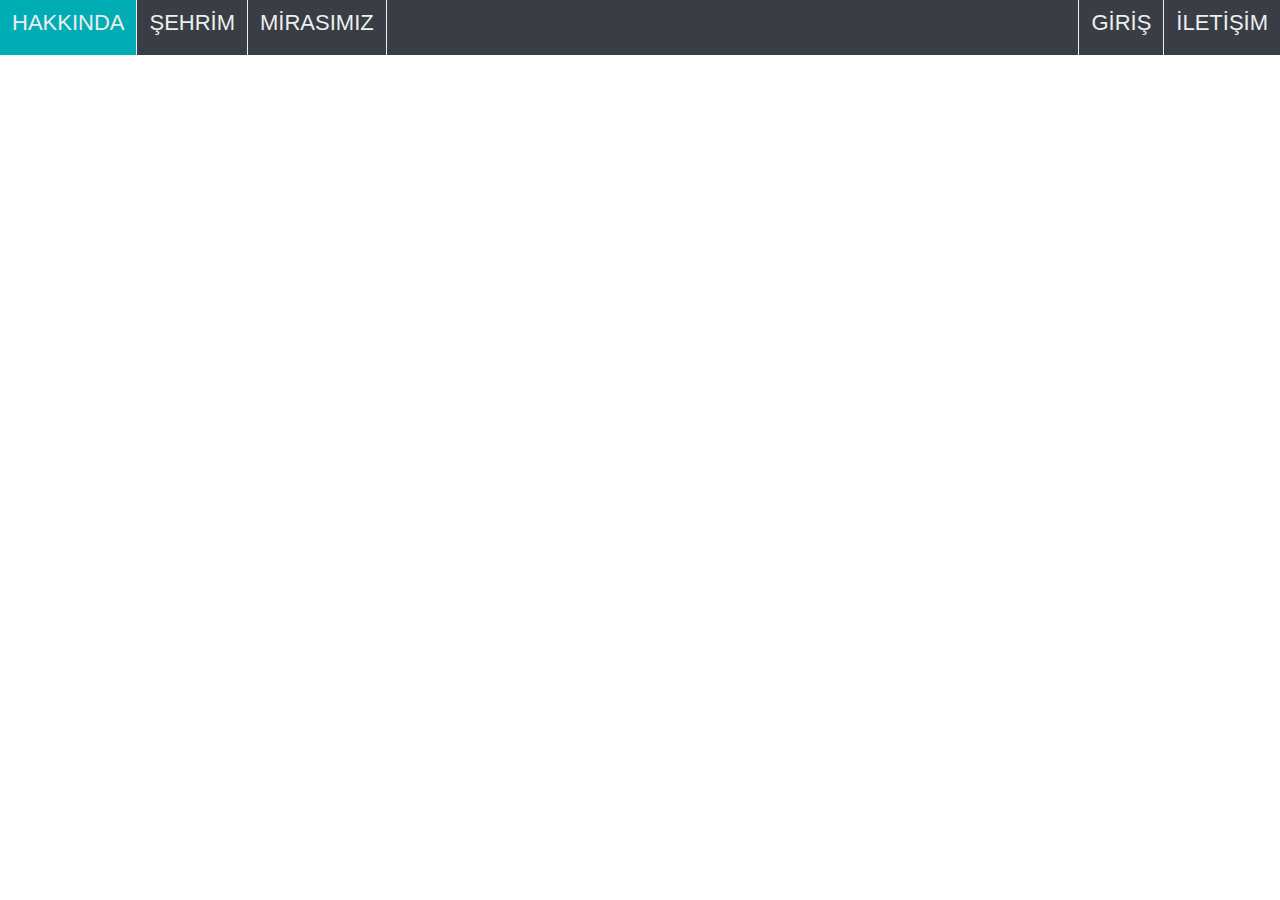
==== index.html @ 9797e9e7 "Responsive navbar ve gerekli sayfaların boş taslakları oluşturuldu." ====
<!DOCTYPE html>
<html lang="tr-TR">
<meta charset="UTF-8">
<meta name="viewport" content="width=device-width, initial-scale=1.0">
<link type="text/css" rel="stylesheet" href="styleFile.css">
<head>
    <title>Anasayfa</title>
    <ul class="navbar">
        
        <li><a id="active" href="index.html">HAKKINDA</a></li>
        <li><a href="sehrim.html">ŞEHRİM</a></li>
        <li><a href="mirasimiz.html">MİRASIMIZ</a></li>
        <li class="right"><a href="iletisim.html">İLETİŞİM</a></li>
        <li class="right"><a href="#iletisim">GİRİŞ</a></li>
    </ul>
</head>
<body>
<p>
   
</p>
</body>
</html>
---- styleFile.css ----
body{
  font-size: 50px;
    margin:0;
}
ul.navbar {
    position: sticky;
  
    margin: 0;
    padding: 0;
    overflow: hidden;
    background-color: #393E46;
    position: -webkit-sticky;
    position: sticky;
    top: 0;
  }
  ul.navbar li {
    display: inline;
    float:left;
    height: 55px;
    font-size: 22px;
    font-family: -apple-system, BlinkMacSystemFont, 'Segoe UI', Roboto, Oxygen, Ubuntu, Cantarell, 'Open Sans', 'Helvetica Neue', sans-serif;
    font-weight: 500;
    border-right: 1px solid #EEEEEE;
  }
  ul.navbar li a {
    display: block;
    color: #EEEEEE;
    text-align: center;
    padding: 10px 12px;
    text-decoration: none;
  }
  #active {
    background-color: #00ADB5;
    height: 55px;
    display: block;
    text-align: center;
  }
  ul.navbar li a:hover:not(#active) {
    color: #393E46;
    height: 100%;
    background-color: #AAD8D3;}
  ul.navbar li.right{
    float:right;
    border-left: 1px solid #EEEEEE;;
    border-right: 0;
  }

  @media screen and (max-width: 700px) {
    ul.navbar li.right, ul.navbar li
    {height: 30%;font-size: 30%;}
  }
  @media screen and (max-width: 700px) {
    #active
    {height: 100%;}
  }
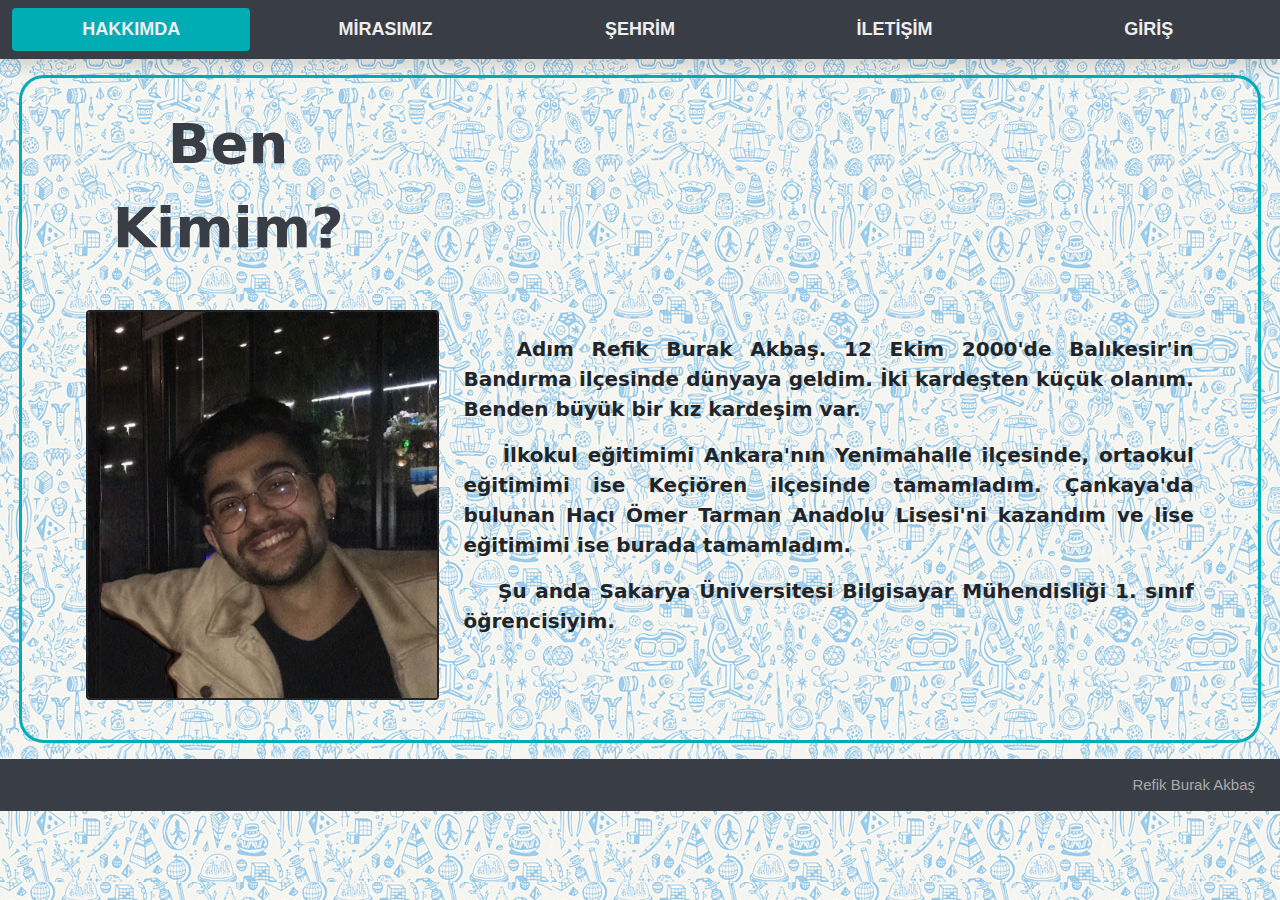
==== commit 1e0c3a90: "Projeye baştan başlandı. Bootstrap kullanılarak tema hazırlandı. İndex içeriğinin bir kısmı oluşturu" ====
--- a/index.html
+++ b/index.html
@@ -1,22 +1,51 @@
 <!DOCTYPE html>
-<html lang="tr-TR">
-<meta charset="UTF-8">
-<meta name="viewport" content="width=device-width, initial-scale=1.0">
-<link type="text/css" rel="stylesheet" href="styleFile.css">
+
 <head>
-    <title>Anasayfa</title>
-    <ul class="navbar">
-        
-        <li><a id="active" href="index.html">HAKKINDA</a></li>
-        <li><a href="sehrim.html">ŞEHRİM</a></li>
-        <li><a href="mirasimiz.html">MİRASIMIZ</a></li>
-        <li class="right"><a href="iletisim.html">İLETİŞİM</a></li>
-        <li class="right"><a href="#iletisim">GİRİŞ</a></li>
-    </ul>
+    <html lang="tr-TR">
+    <meta charset="UTF-8">
+    <meta name="viewport" content="width=device-width, initial-scale=1.0">
+    <link type="text/css" rel="stylesheet" href="css/bootstrap.css">
+    <link type="text/css" rel="stylesheet" href="css/style.css">
 </head>
-<body>
-<p>
-   
-</p>
-</body>
-</html>+
+<body class="bg-index">
+    <div class="container-fluid sticky-top">
+        <div class="row">
+            <div class="bg-koyugri shadow">
+                <nav class="nav nav-pills nav-justified mt-xl-2 mb-xl-2 mt-md-1 mb-md-1 mt-sm-0 mb-sm-0">
+                    <a class="nav-link me-xxl-4 me-xl-3 me-md-2 me-sm-1 navbar-font active bg-turkuaz"
+                        href="index.html">HAKKIMDA</a>
+                    <a class="nav-link me-xxl-4 me-xl-3 me-md-2 me-sm-1 navbar-font" href="mirasimiz.html">MİRASIMIZ</a>
+                    <a class="nav-link me-xxl-4 me-xl-3 me-md-2 me-sm-1 navbar-font" href="sehrim.html">ŞEHRİM</a>
+                    <a class="nav-link me-xxl-4 me-xl-3 me-md-2 me-sm-1 navbar-font" href="iletisim.html">İLETİŞİM</a>
+                    <a class="nav-link navbar-font" href="giris.html">GİRİŞ</a>
+                </nav>
+            </div>
+        </div>
+    </div>
+
+    <div class="container-fluid main-container">
+        <div class="row">
+            <div class="col-xl-4 col-lg-5 col-md-6 col-sm-12">
+                <p class="p-4 mb-0 pb-0 content-header fw-bolder">Ben Kimim?</p>
+            </div>
+        </div>
+        <div class="row m-3 p-4">
+            <div class="col-xxl-3 col-xl-4 col-lg-5 col-md-6 col-sm-12"><img
+                    class="img-fluid border center border-2 border-dark rounded" src="img/bn.jpg"></div>
+            <div class="col-xxl-9 col-xl-8 col-lg-7 col-md-6 col-sm-12">
+                <p class="fs-5 p-text mt-4 fw-bold">   Adım Refik Burak Akbaş. 12 Ekim 2000'de Balıkesir'in Bandırma ilçesinde dünyaya geldim. İki kardeşten küçük olanım. Benden büyük bir kız kardeşim var.</p>
+                <p class="fs-5 p-text fw-bold">    İlkokul eğitimimi Ankara'nın Yenimahalle ilçesinde, ortaokul eğitimimi ise Keçiören ilçesinde tamamladım. Çankaya'da bulunan Hacı Ömer Tarman Anadolu Lisesi'ni kazandım ve lise eğitimimi ise burada tamamladım.</p>
+                <p class="fs-5 p-text fw-bold">    Şu anda Sakarya Üniversitesi Bilgisayar Mühendisliği 1. sınıf öğrencisiyim.  </p>
+            </div>
+        </div>
+
+    </div>
+
+    <div class="footer-basic">
+        <footer>
+            <p class="copyright">Refik Burak Akbaş</p>
+        </footer>
+    </div>
+    <script type="text/javascript" src="js/bootstrap.js"></script>
+</body>--- a/css/style.css
+++ b/css/style.css
@@ -0,0 +1,118 @@
+.bg-index {
+  background-image: url(imageedit_1_9808515421.png);
+  background-size: auto;
+}
+
+.footer-basic {
+  font-family: "azo-sans-web", helvetica, arial, sans-serif;
+  padding: 15px 0;
+  background-color: #393E46;
+  color: #eeeeee;
+}
+
+.footer-basic .copyright {
+  margin: 0;
+  font-family: "azo-sans-web", helvetica, arial, sans-serif;
+  text-align: right;
+  padding-right: 25px;
+  font-size: 15px;
+  color: #aaa;
+}
+
+.copyright .row {
+  text-decoration: none;
+  color: #aaa;
+}
+
+.main-container {
+  border: 3px solid #00ADB5;
+  border-radius: 25px;
+  margin-top: 16px;
+  margin-bottom: 16px;
+  width: 97%;
+  align-content: center;
+}
+
+.content-header {
+  font-size: 35px;
+  font-weight: 700;
+  text-align: center;
+  color: #393E46;
+}
+
+.p-text {
+  white-space: pre-wrap;
+  text-align: justify;
+}
+.center {
+  display: block;
+  margin-left: auto;
+  margin-right: auto;
+  width: 100%;
+}
+
+@media (min-width: 576px) {
+  .navbar-font {
+    font-size: 12px;
+  }
+}
+
+@media (min-width: 768px) {
+  .navbar-font {
+    font-size: 14px;
+  }
+}
+
+@media (min-width: 992px) {
+  .navbar-font {
+    font-size: 16px;
+    font-weight: bold;
+  }
+}
+
+@media (min-width: 1200px) {
+  .navbar-font {
+    font-size: 18px;
+    font-weight: bold;
+  }
+}
+
+@media (min-width: 1400px) {
+  .navbar-font {
+    font-size: 20px;
+    font-weight: bold;
+  }
+}
+
+@media (min-width: 576px) {
+  .content-header {
+    font-size: 35px;
+  }
+}
+
+@media (min-width: 768px) {
+  .content-header {
+    font-size: 42px;
+  }
+}
+
+@media (min-width: 992px) {
+  .content-header {
+    font-size: 49px;
+    font-weight: bold;
+  }
+}
+
+@media (min-width: 1200px) {
+  .content-header {
+    font-size: 56px;
+    font-weight: bold;
+  }
+}
+
+@media (min-width: 1400px) {
+  .content-header {
+    font-size: 63px;
+    font-weight: bold;
+  }
+}
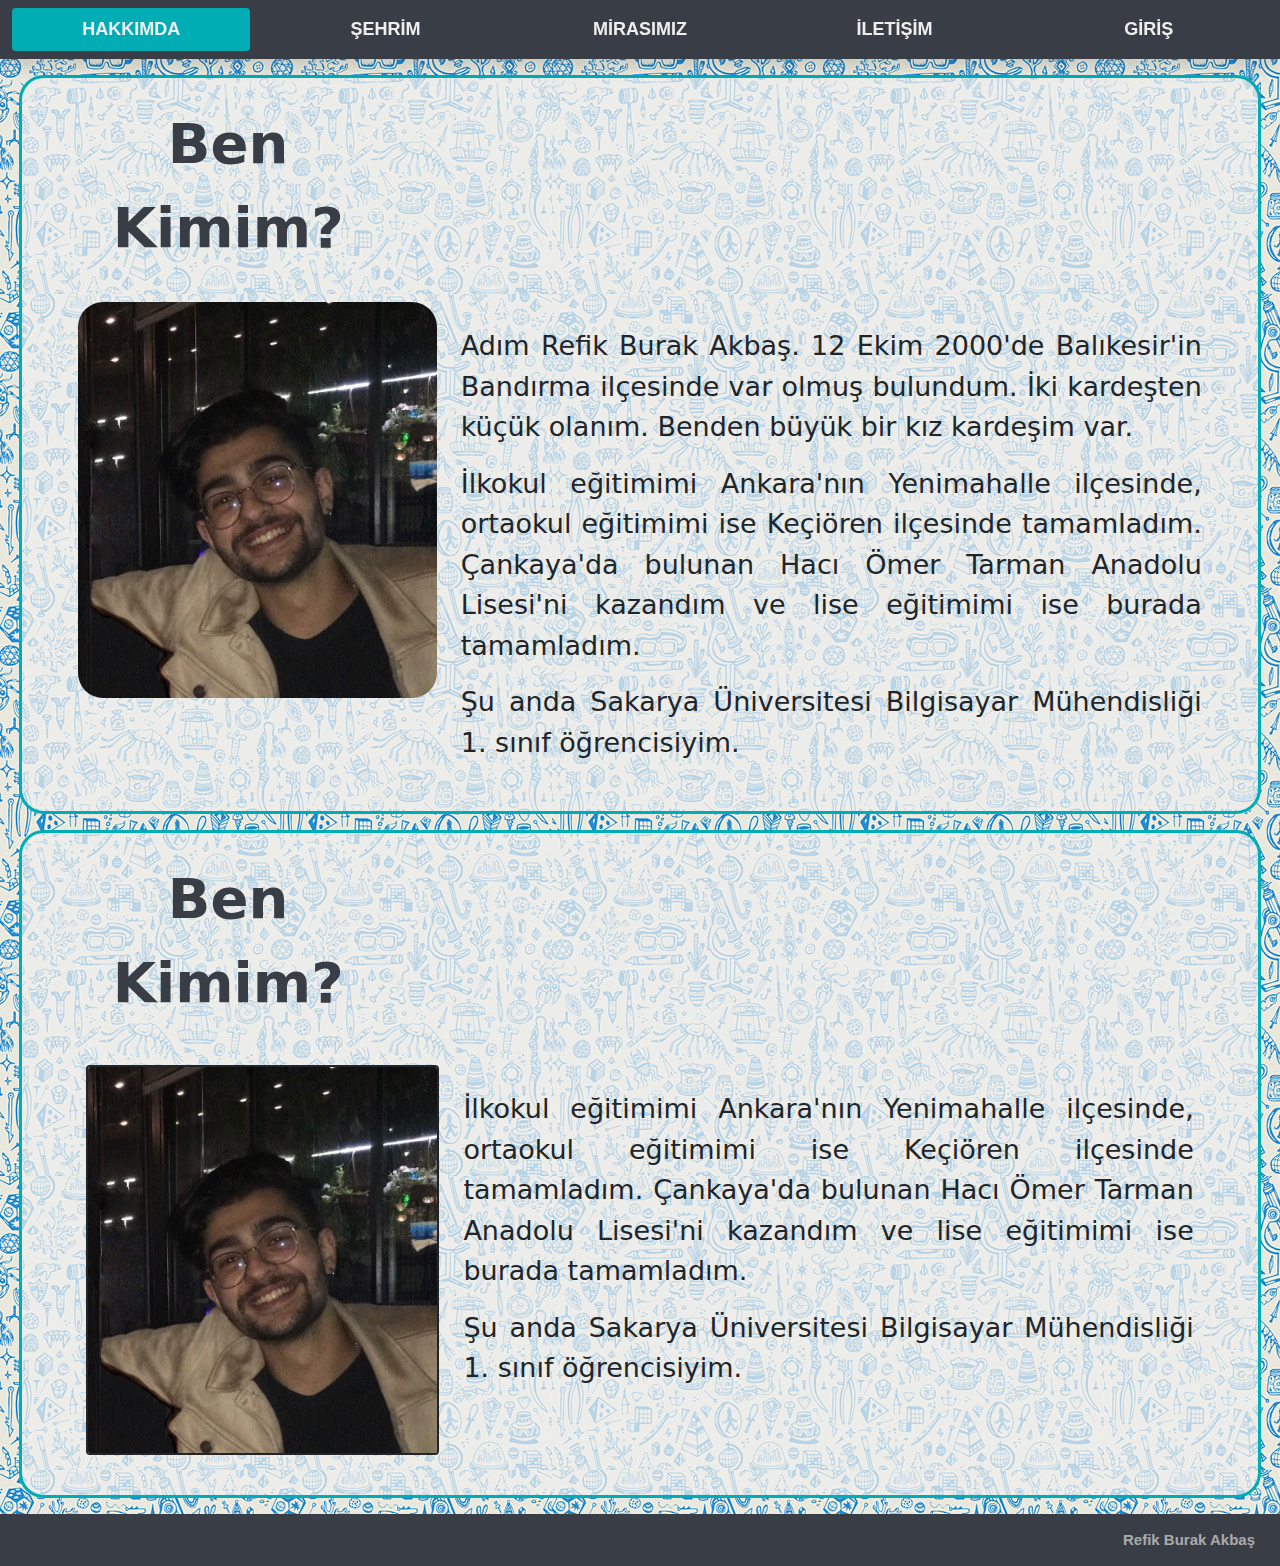
==== commit 2e95f8ac: "Kullanılacak html sayfaları oluşturulup temaları eklendi. Şehrim sayfasının içeriğinin bir kısmı ekl" ====
--- a/index.html
+++ b/index.html
@@ -15,8 +15,8 @@
                 <nav class="nav nav-pills nav-justified mt-xl-2 mb-xl-2 mt-md-1 mb-md-1 mt-sm-0 mb-sm-0">
                     <a class="nav-link me-xxl-4 me-xl-3 me-md-2 me-sm-1 navbar-font active bg-turkuaz"
                         href="index.html">HAKKIMDA</a>
-                    <a class="nav-link me-xxl-4 me-xl-3 me-md-2 me-sm-1 navbar-font" href="mirasimiz.html">MİRASIMIZ</a>
-                    <a class="nav-link me-xxl-4 me-xl-3 me-md-2 me-sm-1 navbar-font" href="sehrim.html">ŞEHRİM</a>
+                        <a class="nav-link me-xxl-4 me-xl-3 me-md-2 me-sm-1 navbar-font" href="sehrim.html">ŞEHRİM</a>
+                        <a class="nav-link me-xxl-4 me-xl-3 me-md-2 me-sm-1 navbar-font" href="mirasimiz.html">MİRASIMIZ</a>
                     <a class="nav-link me-xxl-4 me-xl-3 me-md-2 me-sm-1 navbar-font" href="iletisim.html">İLETİŞİM</a>
                     <a class="nav-link navbar-font" href="giris.html">GİRİŞ</a>
                 </nav>
@@ -30,16 +30,32 @@
                 <p class="p-4 mb-0 pb-0 content-header fw-bolder">Ben Kimim?</p>
             </div>
         </div>
-        <div class="row m-3 p-4">
-            <div class="col-xxl-3 col-xl-4 col-lg-5 col-md-6 col-sm-12"><img
-                    class="img-fluid border center border-2 border-dark rounded" src="img/bn.jpg"></div>
-            <div class="col-xxl-9 col-xl-8 col-lg-7 col-md-6 col-sm-12">
-                <p class="fs-5 p-text mt-4 fw-bold">   Adım Refik Burak Akbaş. 12 Ekim 2000'de Balıkesir'in Bandırma ilçesinde dünyaya geldim. İki kardeşten küçük olanım. Benden büyük bir kız kardeşim var.</p>
-                <p class="fs-5 p-text fw-bold">    İlkokul eğitimimi Ankara'nın Yenimahalle ilçesinde, ortaokul eğitimimi ise Keçiören ilçesinde tamamladım. Çankaya'da bulunan Hacı Ömer Tarman Anadolu Lisesi'ni kazandım ve lise eğitimimi ise burada tamamladım.</p>
-                <p class="fs-5 p-text fw-bold">    Şu anda Sakarya Üniversitesi Bilgisayar Mühendisliği 1. sınıf öğrencisiyim.  </p>
+        <div class="row m-2 p-4">
+            <div class="col-xxl-3 col-xl-4 col-lg-6 col-md-12 col-sm-12"><img
+                    class="img-fluid center image-rounding" src="img/bn.jpg"></div>
+            <div class="col-xxl-9 col-xl-8 col-lg-6 col-md-12 col-sm-12">
+                <p class="responsive-fs mt-4">   Adım Refik Burak Akbaş. 12 Ekim 2000'de Balıkesir'in Bandırma ilçesinde var olmuş bulundum. İki kardeşten küçük olanım. Benden büyük bir kız kardeşim var.</p>
+                <p class="responsive-fs">    İlkokul eğitimimi Ankara'nın Yenimahalle ilçesinde, ortaokul eğitimimi ise Keçiören ilçesinde tamamladım. Çankaya'da bulunan Hacı Ömer Tarman Anadolu Lisesi'ni kazandım ve lise eğitimimi ise burada tamamladım.</p>
+                <p class="responsive-fs">    Şu anda Sakarya Üniversitesi Bilgisayar Mühendisliği 1. sınıf öğrencisiyim.  </p>
             </div>
         </div>
+    </div>
 
+    <div class="container-fluid main-container">
+    <div class="row">
+                <div class="col-xl-4 col-lg-5 col-md-6 col-sm-12">
+                    <p class="p-4 mb-0 pb-0 content-header fw-bolder">Ben Kimim?</p>
+                </div>
+            </div>
+            <div class="row m-3 p-4">
+                <div class="col-xxl-3 col-xl-4 col-lg-5 col-md-6 col-sm-12"><img
+                        class="img-fluid border center border-2 border-dark rounded" src="img/bn.jpg"></div>
+                <div class="col-xxl-9 col-xl-8 col-lg-7 col-md-6 col-sm-12">
+                    <p class="responsive-fs mt-4"> </p>
+                    <p class="responsive-fs">    İlkokul eğitimimi Ankara'nın Yenimahalle ilçesinde, ortaokul eğitimimi ise Keçiören ilçesinde tamamladım. Çankaya'da bulunan Hacı Ömer Tarman Anadolu Lisesi'ni kazandım ve lise eğitimimi ise burada tamamladım.</p>
+                    <p class="responsive-fs">    Şu anda Sakarya Üniversitesi Bilgisayar Mühendisliği 1. sınıf öğrencisiyim.  </p>
+                </div>
+            </div>
     </div>
 
     <div class="footer-basic">
--- a/css/style.css
+++ b/css/style.css
@@ -1,5 +1,5 @@
 .bg-index {
-  background-image: url(imageedit_1_9808515421.png);
+  background-image: url(003+background+pattern+designs.jpg);
   background-size: auto;
 }
 
@@ -31,6 +31,7 @@
   margin-bottom: 16px;
   width: 97%;
   align-content: center;
+  background-color: #eeeeeebe;
 }
 
 .content-header {
@@ -43,6 +44,8 @@
 .p-text {
   white-space: pre-wrap;
   text-align: justify;
+  font-weight: bold;
+  font-size: 22px;
 }
 .center {
   display: block;
@@ -51,34 +54,50 @@
   width: 100%;
 }
 
+.image-rounding{
+  border:3px;
+  border-color: black;
+  border-radius: 25px;
+}
+
+.responsive-fs{
+  font-size: 15px;
+  font-weight: 630;
+  text-align: justify;
+}
+
+.font-border{
+  -webkit-text-stroke: 1px black;
+}
+
 @media (min-width: 576px) {
-  .navbar-font {
+  .navbar-font ,.copyright {
     font-size: 12px;
   }
 }
 
 @media (min-width: 768px) {
-  .navbar-font {
+  .navbar-font ,.copyright {
     font-size: 14px;
   }
 }
 
 @media (min-width: 992px) {
-  .navbar-font {
+  .navbar-font ,.copyright {
     font-size: 16px;
     font-weight: bold;
   }
 }
 
 @media (min-width: 1200px) {
-  .navbar-font {
+  .navbar-font ,.copyright {
     font-size: 18px;
     font-weight: bold;
   }
 }
 
 @media (min-width: 1400px) {
-  .navbar-font {
+  .navbar-font ,.copyright {
     font-size: 20px;
     font-weight: bold;
   }
@@ -116,3 +135,45 @@
     font-weight: bold;
   }
 }
+
+@media (max-width: 768px) {
+  .footer-basic {
+    font-family: "azo-sans-web", helvetica, arial, sans-serif;
+    padding: 8px 0;
+    background-color: #393E46;
+    color: #eeeeee;
+  }
+}
+
+@media (min-width: 576px){
+  .responsive-fs{
+    font-size: 18px;
+    font-weight: 550;
+  }
+}
+
+@media (min-width: 768px){
+  .responsive-fs{
+    font-size: 21px;
+    font-weight: 500;
+  }
+}
+
+@media (min-width: 992px){
+  .responsive-fs{
+    font-size: 24px;
+    font-weight: 450;
+  }
+}
+@media (min-width: 1200px){
+  .responsive-fs{
+    font-size: 27px;
+    font-weight: 400;
+  }
+}
+@media (min-width: 1400px){
+  .responsive-fs{
+    font-size: 30px;
+    font-weight: 350;
+  }
+}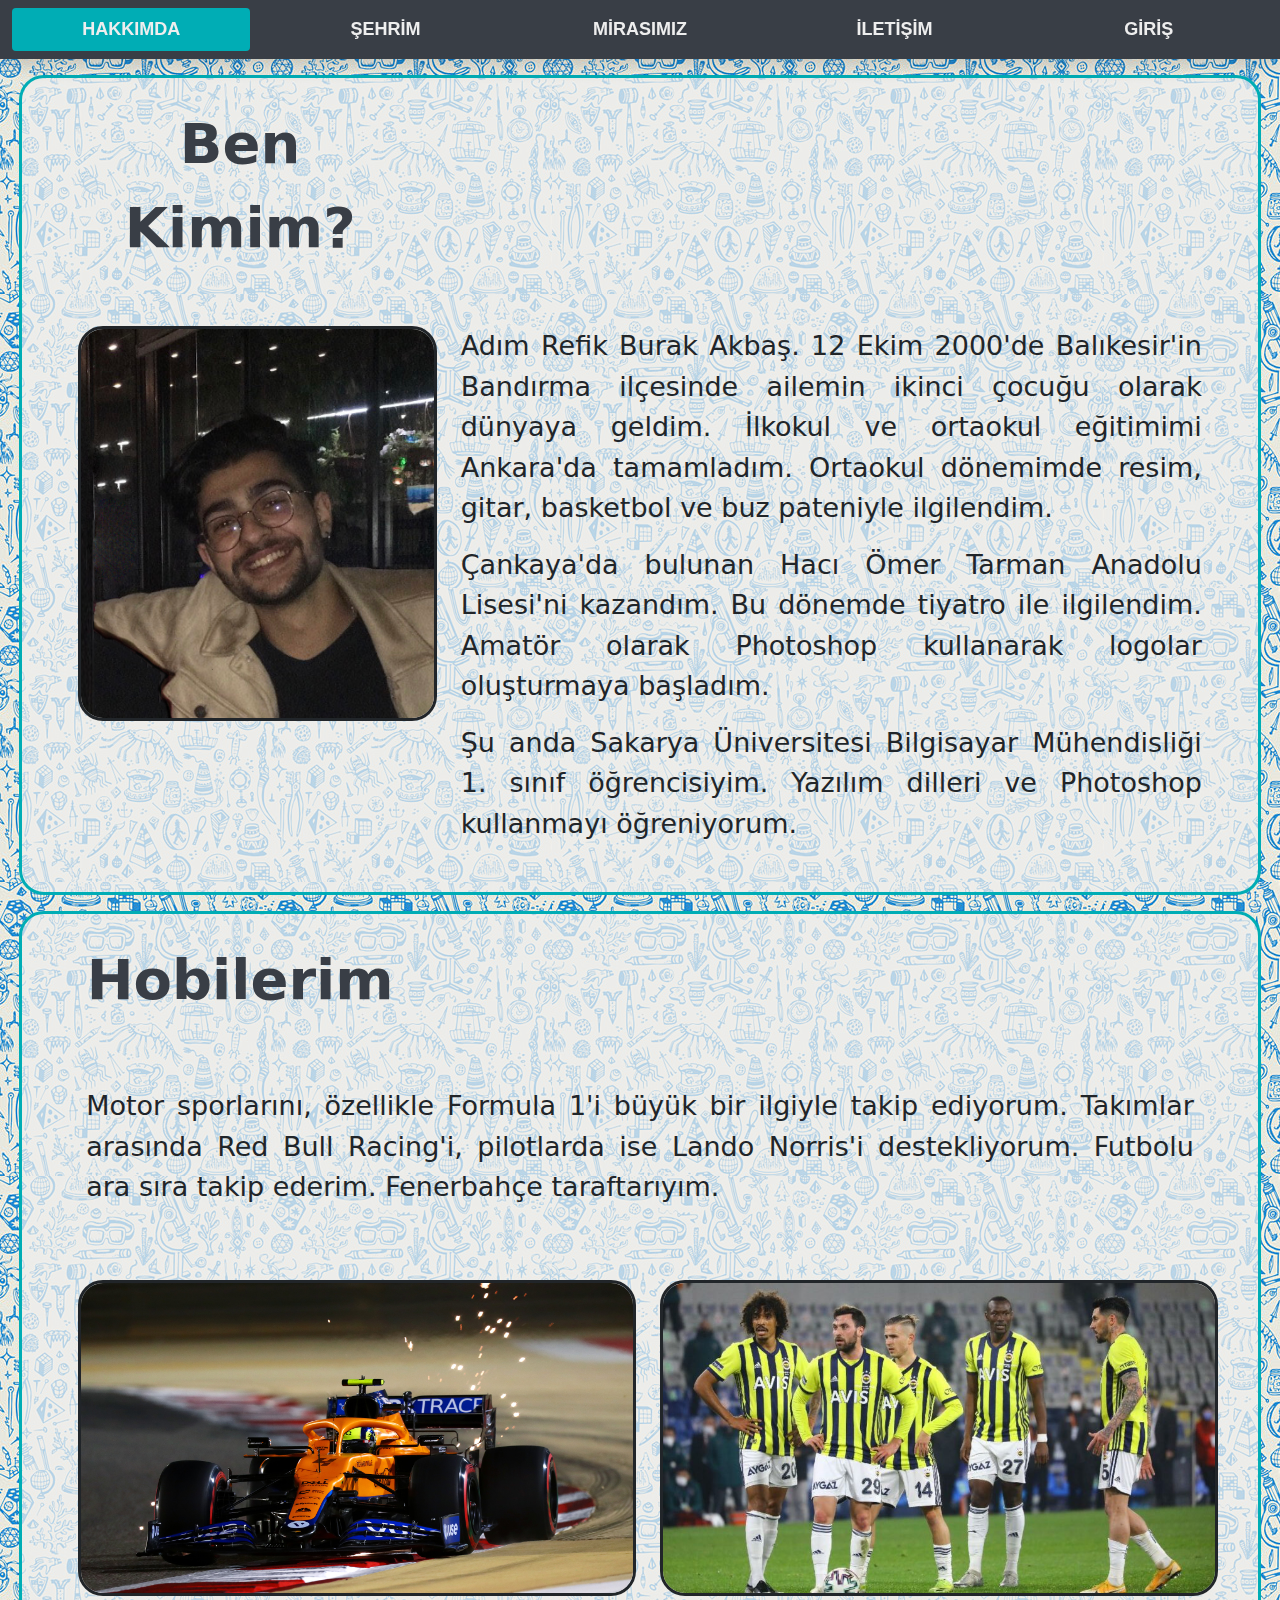
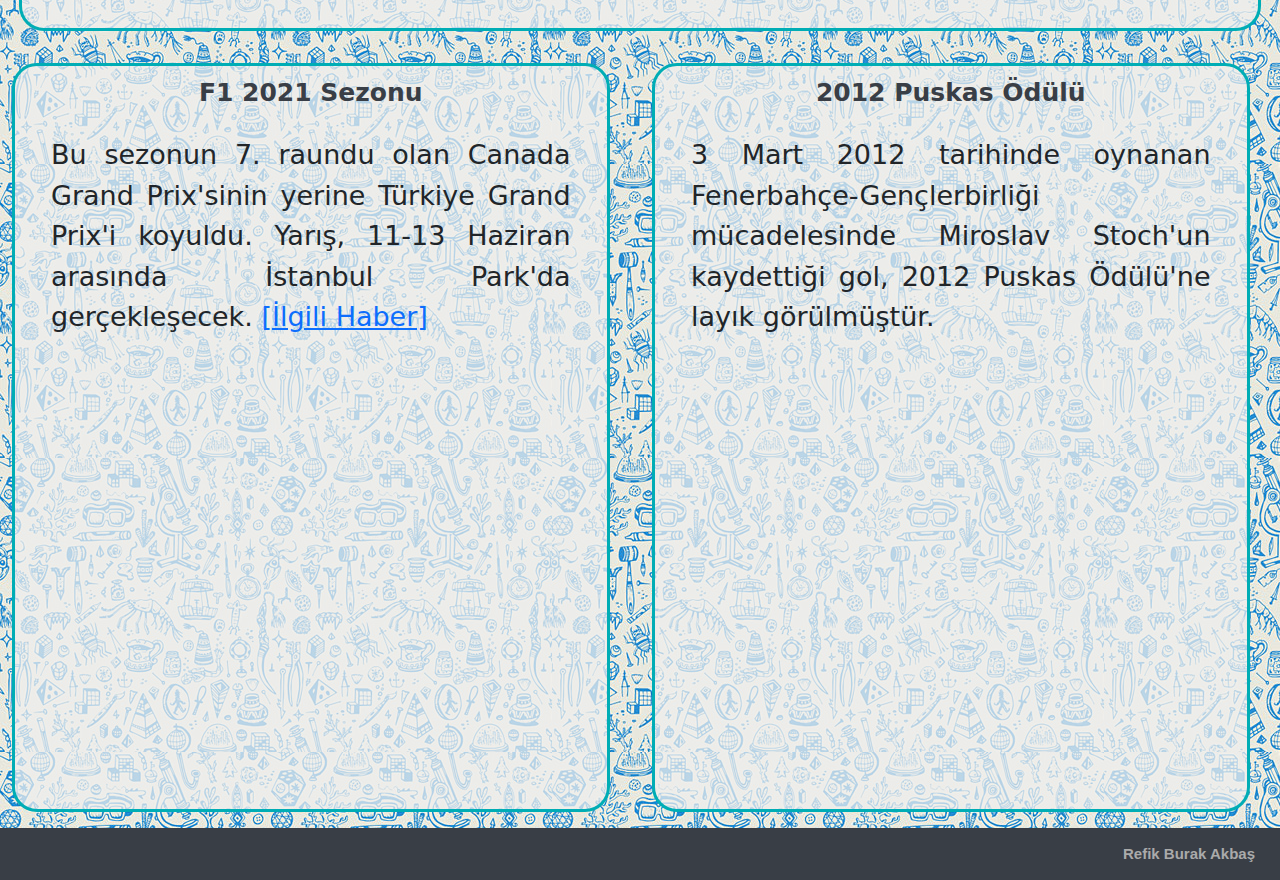
==== commit 65af0fd1: "İndex, şehrim, mirasımız sayfalarına içerik eklemeleri yapıldı." ====
--- a/index.html
+++ b/index.html
@@ -27,36 +27,74 @@
     <div class="container-fluid main-container">
         <div class="row">
             <div class="col-xl-4 col-lg-5 col-md-6 col-sm-12">
-                <p class="p-4 mb-0 pb-0 content-header fw-bolder">Ben Kimim?</p>
+                <p class="p-4 mb-0 pb-0 pe-0 content-header fw-bolder">Ben Kimim?</p>
             </div>
         </div>
         <div class="row m-2 p-4">
-            <div class="col-xxl-3 col-xl-4 col-lg-6 col-md-12 col-sm-12"><img
-                    class="img-fluid center image-rounding" src="img/bn.jpg"></div>
-            <div class="col-xxl-9 col-xl-8 col-lg-6 col-md-12 col-sm-12">
-                <p class="responsive-fs mt-4">   Adım Refik Burak Akbaş. 12 Ekim 2000'de Balıkesir'in Bandırma ilçesinde var olmuş bulundum. İki kardeşten küçük olanım. Benden büyük bir kız kardeşim var.</p>
-                <p class="responsive-fs">    İlkokul eğitimimi Ankara'nın Yenimahalle ilçesinde, ortaokul eğitimimi ise Keçiören ilçesinde tamamladım. Çankaya'da bulunan Hacı Ömer Tarman Anadolu Lisesi'ni kazandım ve lise eğitimimi ise burada tamamladım.</p>
-                <p class="responsive-fs">    Şu anda Sakarya Üniversitesi Bilgisayar Mühendisliği 1. sınıf öğrencisiyim.  </p>
+            <div class="col-xxl-3 col-xl-4 col-lg-5 col-md-6 col-sm-12 pt-4 pb-0 "><img class="img-fluid center image-rounding border border-3 border-dark" src="img/bn.jpg"></div>
+            <div class="col-xxl-9 col-xl-8 col-lg-7 col-md-6 col-sm-12">
+                <p class="responsive-fs mt-4">   Adım Refik Burak Akbaş. 12 Ekim 2000'de Balıkesir'in Bandırma ilçesinde ailemin ikinci çocuğu olarak dünyaya geldim. İlkokul ve ortaokul eğitimimi Ankara'da tamamladım. Ortaokul dönemimde resim, gitar, basketbol ve buz pateniyle ilgilendim. </p>
+                <p class="responsive-fs">    Çankaya'da bulunan Hacı Ömer Tarman Anadolu Lisesi'ni kazandım. Bu dönemde tiyatro ile ilgilendim. Amatör olarak Photoshop kullanarak logolar oluşturmaya başladım. </p>
+                <p class="responsive-fs">    Şu anda Sakarya Üniversitesi Bilgisayar Mühendisliği 1. sınıf öğrencisiyim. Yazılım dilleri ve Photoshop kullanmayı öğreniyorum.</p>
             </div>
         </div>
     </div>
 
     <div class="container-fluid main-container">
-    <div class="row">
+        <div class="row">
                 <div class="col-xl-4 col-lg-5 col-md-6 col-sm-12">
-                    <p class="p-4 mb-0 pb-0 content-header fw-bolder">Ben Kimim?</p>
+                    <p class="p-4 mb-0 pb-0 pe-0 content-header fw-bolder">Hobilerim</p>
                 </div>
             </div>
             <div class="row m-3 p-4">
-                <div class="col-xxl-3 col-xl-4 col-lg-5 col-md-6 col-sm-12"><img
-                        class="img-fluid border center border-2 border-dark rounded" src="img/bn.jpg"></div>
-                <div class="col-xxl-9 col-xl-8 col-lg-7 col-md-6 col-sm-12">
-                    <p class="responsive-fs mt-4"> </p>
-                    <p class="responsive-fs">    İlkokul eğitimimi Ankara'nın Yenimahalle ilçesinde, ortaokul eğitimimi ise Keçiören ilçesinde tamamladım. Çankaya'da bulunan Hacı Ömer Tarman Anadolu Lisesi'ni kazandım ve lise eğitimimi ise burada tamamladım.</p>
-                    <p class="responsive-fs">    Şu anda Sakarya Üniversitesi Bilgisayar Mühendisliği 1. sınıf öğrencisiyim.  </p>
+                <div class="col-12">
+                    <p class="responsive-fs mt-4"> Motor sporlarını, özellikle Formula 1'i büyük bir ilgiyle takip ediyorum. Takımlar arasında Red Bull Racing'i, pilotlarda ise Lando Norris'i destekliyorum. Futbolu ara sıra takip ederim. Fenerbahçe taraftarıyım.</p>
+                </div>
+            </div>
+            <div class="row m-4">
+                <div class="col-sm-12 col-lg-6">
+                    <img src="img/lando-norris.jpg" class="img-fluid center image-rounding border border-3 border-dark m-2">
+                </div>
+                <div class="col-sm-12 col-lg-6">
+                    <img src="img/fenerbahce.jpg" class="img-fluid center image-rounding border border-3 border-dark m-2">
                 </div>
             </div>
     </div>
+    <div class="container-fluid">
+        <div class="row">
+            <div class="col-xl-6 col-sm-12">
+               <div class="main-container align-content-center">
+                   <p class="text-center mt-2 content-header2">F1 2021 Sezonu</p>
+                   <div class="row m-4">
+                    <p class="responsive-fs">     Bu sezonun 7. raundu olan Canada Grand Prix'sinin yerine Türkiye Grand Prix'i koyuldu. Yarış, 11-13 Haziran arasında İstanbul Park'da gerçekleşecek. <a href="https://www.formula1.com/en/latest/article.turkey-to-replace-canada-on-2021-f1-race-calendar.5oXc8g8NfkRUrlydMahSVF.html"class="text-decoration-none text-decoration-underline"> [İlgili Haber]</a></p>
+                   </div>
+                   <div class="row m-4">
+                        <div class="col-1"></div>
+                        <div class="col-10"> <iframe width="100%" height="400" src="https://www.youtube.com/embed/FFd6b___5Hg" title="YouTube video player" frameborder="0" allow="accelerometer; autoplay; clipboard-write; encrypted-media; gyroscope; picture-in-picture" allowfullscreen></iframe></div>
+                        <div class="col-1"></div>
+                    </div>
+                </div>
+            </div>
+            
+            <div class="col-xl-6 col-sm-12">
+                <div class="main-container align-content-center">
+                    <p class="text-center mt-2 content-header2">2012 Puskas Ödülü</p>
+                    <div class="row m-4">
+                         <div class="col-1"></div>
+                         <p class="responsive-fs"> 3 Mart 2012 tarihinde oynanan Fenerbahçe-Gençlerbirliği mücadelesinde Miroslav Stoch'un kaydettiği gol, 2012 Puskas Ödülü'ne layık görülmüştür.</p>
+                         <div class="col-1"></div>
+                     </div>
+                     <div class="row m-4">
+                        <div class="col-1"></div>
+                        <div class="col-10"> <iframe width="100%" height="400" src="https://www.youtube.com/embed/6HTQ-VdQoCM" title="YouTube video player" frameborder="0" allow="accelerometer; autoplay; clipboard-write; encrypted-media; gyroscope; picture-in-picture" allowfullscreen></iframe></div>
+                        <div class="col-1"></div>
+                    </div>
+                    </div>
+             </div>
+
+        </div>
+    </div>
+    
 
     <div class="footer-basic">
         <footer>
--- a/css/style.css
+++ b/css/style.css
@@ -34,6 +34,7 @@
   background-color: #eeeeeebe;
 }
 
+
 .content-header {
   font-size: 35px;
   font-weight: 700;
@@ -47,6 +48,7 @@
   font-weight: bold;
   font-size: 22px;
 }
+
 .center {
   display: block;
   margin-left: auto;
@@ -54,50 +56,56 @@
   width: 100%;
 }
 
-.image-rounding{
-  border:3px;
-  border-color: black;
+.image-rounding {
+  border: 5px;
+  border-color: #0dcaf0;
   border-radius: 25px;
 }
 
-.responsive-fs{
+.responsive-fs {
   font-size: 15px;
   font-weight: 630;
   text-align: justify;
 }
 
-.font-border{
-  -webkit-text-stroke: 1px black;
+.font-border {
+  -webkit-text-stroke: 1.5px black;
+}
+
+.content-header2{
+  font-size: 25px;
+  color: #393E46;
+  font-weight: 600;
 }
 
 @media (min-width: 576px) {
-  .navbar-font ,.copyright {
+  .navbar-font, .copyright {
     font-size: 12px;
   }
 }
 
 @media (min-width: 768px) {
-  .navbar-font ,.copyright {
+  .navbar-font, .copyright {
     font-size: 14px;
   }
 }
 
 @media (min-width: 992px) {
-  .navbar-font ,.copyright {
+  .navbar-font, .copyright {
     font-size: 16px;
     font-weight: bold;
   }
 }
 
 @media (min-width: 1200px) {
-  .navbar-font ,.copyright {
+  .navbar-font, .copyright {
     font-size: 18px;
     font-weight: bold;
   }
 }
 
 @media (min-width: 1400px) {
-  .navbar-font ,.copyright {
+  .navbar-font, .copyright {
     font-size: 20px;
     font-weight: bold;
   }
@@ -145,34 +153,36 @@
   }
 }
 
-@media (min-width: 576px){
-  .responsive-fs{
+@media (min-width: 576px) {
+  .responsive-fs {
     font-size: 18px;
     font-weight: 550;
   }
 }
 
-@media (min-width: 768px){
-  .responsive-fs{
+@media (min-width: 768px) {
+  .responsive-fs {
     font-size: 21px;
     font-weight: 500;
   }
 }
 
-@media (min-width: 992px){
-  .responsive-fs{
+@media (min-width: 992px) {
+  .responsive-fs {
     font-size: 24px;
     font-weight: 450;
   }
 }
-@media (min-width: 1200px){
-  .responsive-fs{
+
+@media (min-width: 1200px) {
+  .responsive-fs {
     font-size: 27px;
     font-weight: 400;
   }
 }
-@media (min-width: 1400px){
-  .responsive-fs{
+
+@media (min-width: 1400px) {
+  .responsive-fs {
     font-size: 30px;
     font-weight: 350;
   }
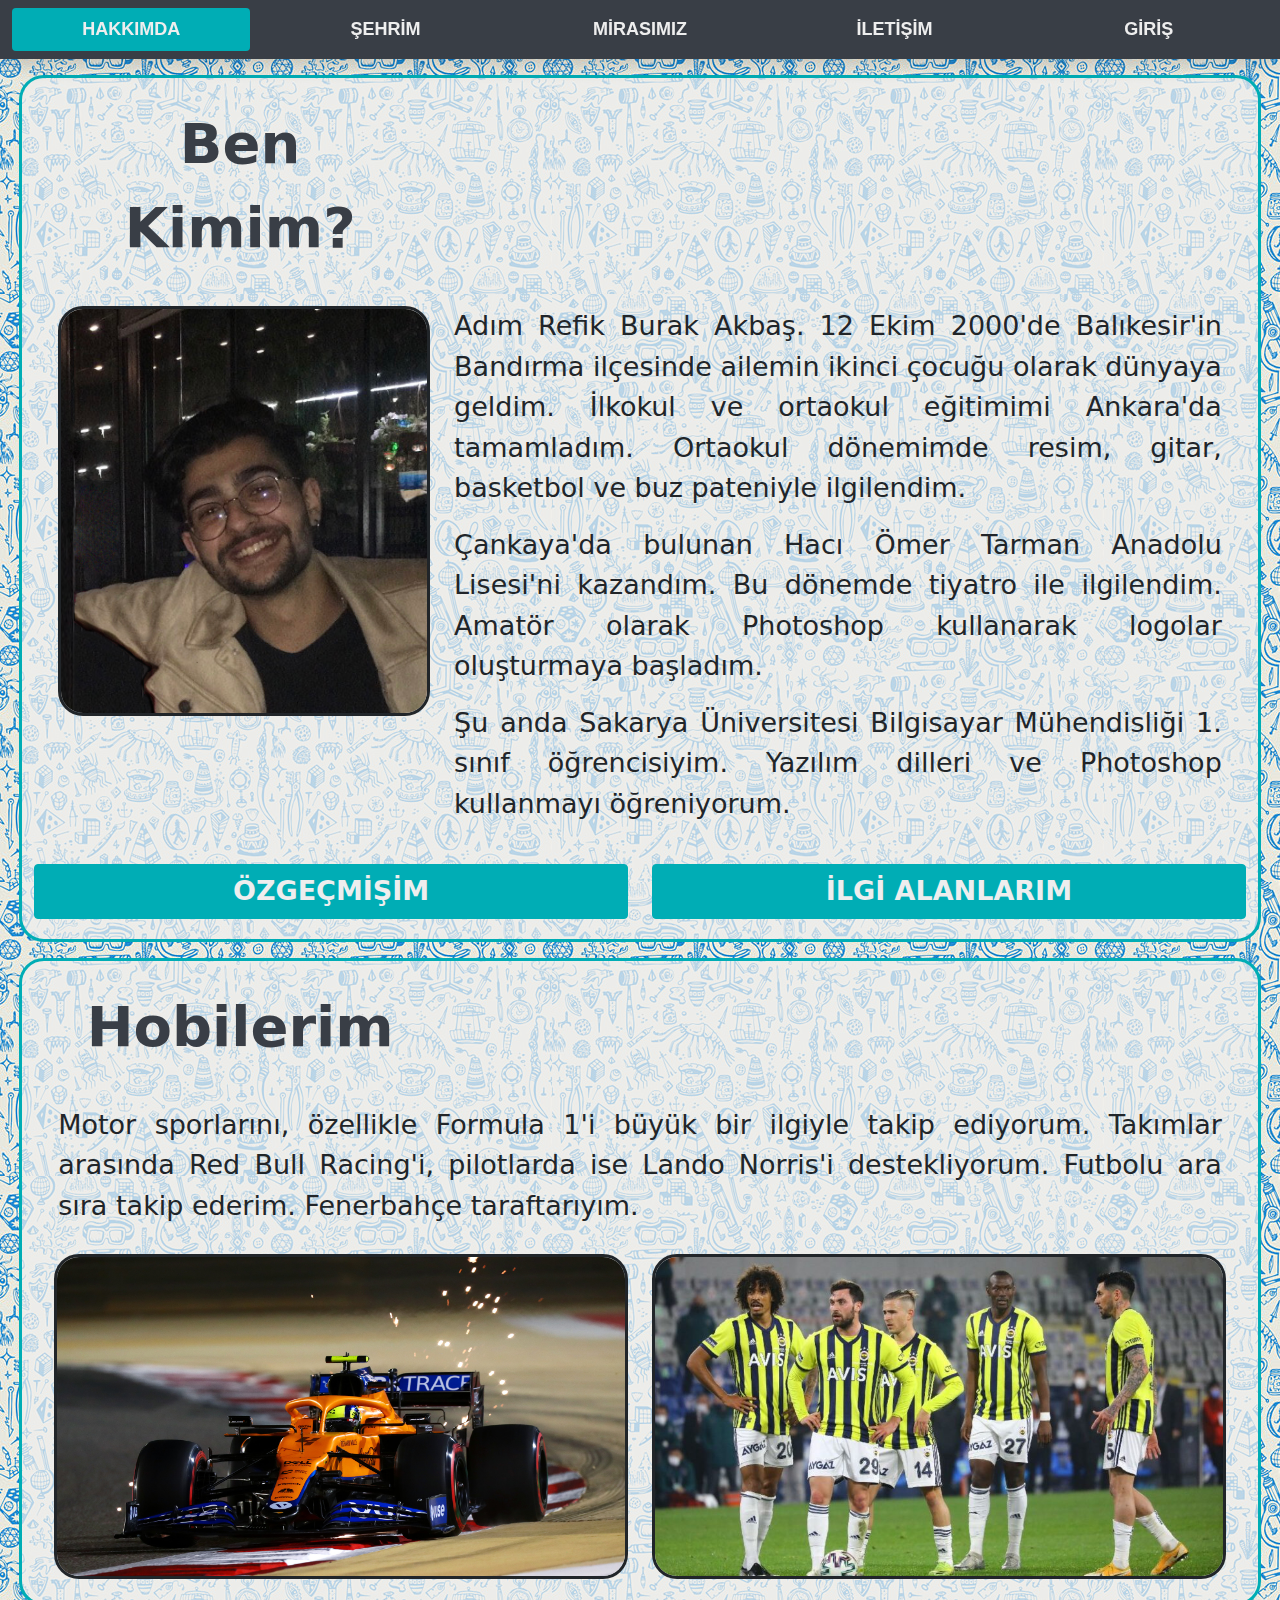
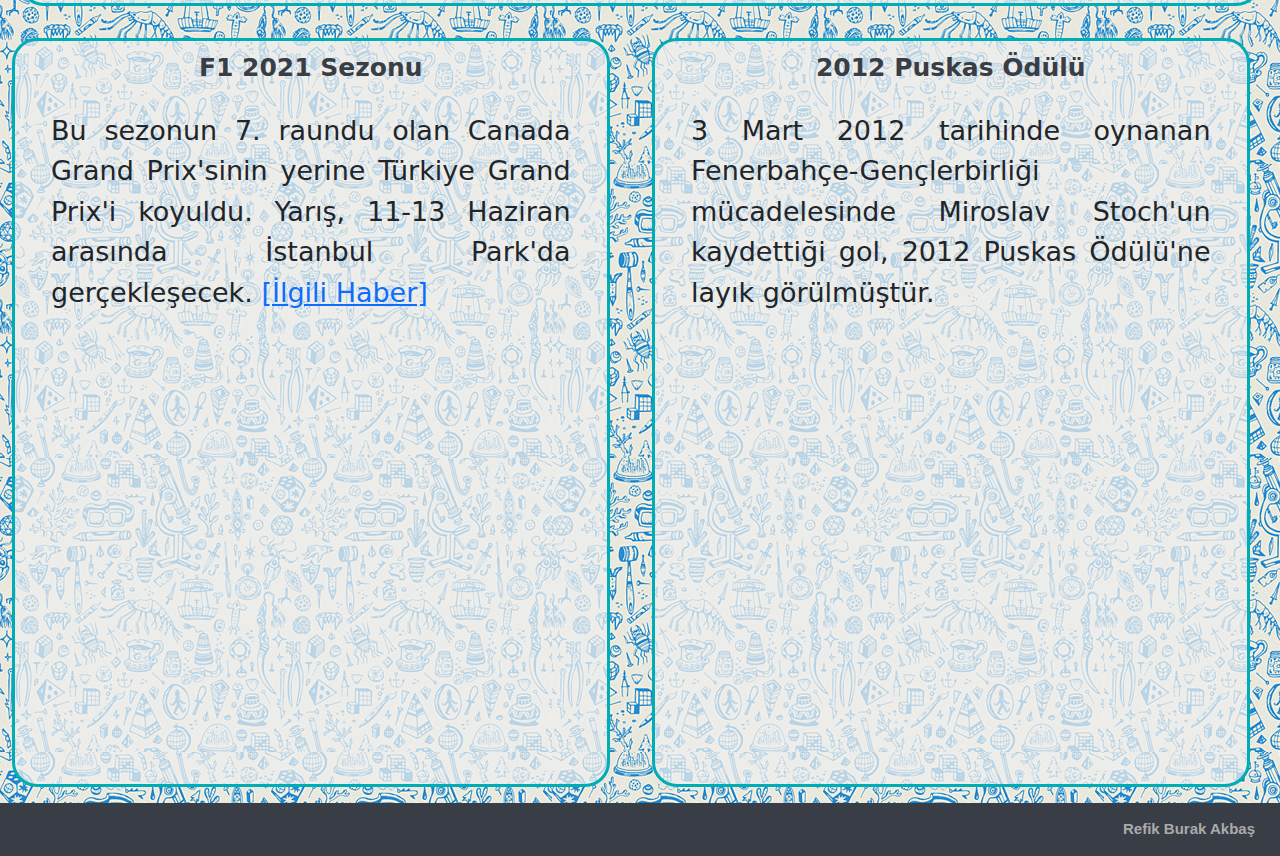
==== commit 43d92091: "İndex, şehrim, mirasımız sayfalarının içerikleri tamamlandı. Gerekli ek sayfalar eklendi." ====
--- a/index.html
+++ b/index.html
@@ -15,8 +15,8 @@
                 <nav class="nav nav-pills nav-justified mt-xl-2 mb-xl-2 mt-md-1 mb-md-1 mt-sm-0 mb-sm-0">
                     <a class="nav-link me-xxl-4 me-xl-3 me-md-2 me-sm-1 navbar-font active bg-turkuaz"
                         href="index.html">HAKKIMDA</a>
-                        <a class="nav-link me-xxl-4 me-xl-3 me-md-2 me-sm-1 navbar-font" href="sehrim.html">ŞEHRİM</a>
-                        <a class="nav-link me-xxl-4 me-xl-3 me-md-2 me-sm-1 navbar-font" href="mirasimiz.html">MİRASIMIZ</a>
+                    <a class="nav-link me-xxl-4 me-xl-3 me-md-2 me-sm-1 navbar-font" href="sehrim.html">ŞEHRİM</a>
+                    <a class="nav-link me-xxl-4 me-xl-3 me-md-2 me-sm-1 navbar-font" href="mirasimiz.html">MİRASIMIZ</a>
                     <a class="nav-link me-xxl-4 me-xl-3 me-md-2 me-sm-1 navbar-font" href="iletisim.html">İLETİŞİM</a>
                     <a class="nav-link navbar-font" href="giris.html">GİRİŞ</a>
                 </nav>
@@ -30,71 +30,98 @@
                 <p class="p-4 mb-0 pb-0 pe-0 content-header fw-bolder">Ben Kimim?</p>
             </div>
         </div>
-        <div class="row m-2 p-4">
-            <div class="col-xxl-3 col-xl-4 col-lg-5 col-md-6 col-sm-12 pt-4 pb-0 "><img class="img-fluid center image-rounding border border-3 border-dark" src="img/bn.jpg"></div>
+        <div class="row m-2 p-1">
+            <div class="col-xxl-3 col-xl-4 col-lg-5 col-md-6 col-sm-12 pt-4 pb-0 "><img
+                    class="img-fluid center image-rounding border border-3 border-dark" src="img/photo.jpg"></div>
             <div class="col-xxl-9 col-xl-8 col-lg-7 col-md-6 col-sm-12">
-                <p class="responsive-fs mt-4">   Adım Refik Burak Akbaş. 12 Ekim 2000'de Balıkesir'in Bandırma ilçesinde ailemin ikinci çocuğu olarak dünyaya geldim. İlkokul ve ortaokul eğitimimi Ankara'da tamamladım. Ortaokul dönemimde resim, gitar, basketbol ve buz pateniyle ilgilendim. </p>
-                <p class="responsive-fs">    Çankaya'da bulunan Hacı Ömer Tarman Anadolu Lisesi'ni kazandım. Bu dönemde tiyatro ile ilgilendim. Amatör olarak Photoshop kullanarak logolar oluşturmaya başladım. </p>
-                <p class="responsive-fs">    Şu anda Sakarya Üniversitesi Bilgisayar Mühendisliği 1. sınıf öğrencisiyim. Yazılım dilleri ve Photoshop kullanmayı öğreniyorum.</p>
+                <p class="responsive-fs mt-4"> Adım Refik Burak Akbaş. 12 Ekim 2000'de Balıkesir'in Bandırma ilçesinde
+                    ailemin ikinci çocuğu olarak dünyaya geldim. İlkokul ve ortaokul eğitimimi Ankara'da tamamladım.
+                    Ortaokul dönemimde resim, gitar, basketbol ve buz pateniyle ilgilendim. </p>
+                <p class="responsive-fs"> Çankaya'da bulunan Hacı Ömer Tarman Anadolu Lisesi'ni kazandım. Bu dönemde
+                    tiyatro ile ilgilendim. Amatör olarak Photoshop kullanarak logolar oluşturmaya başladım. </p>
+                <p class="responsive-fs"> Şu anda Sakarya Üniversitesi Bilgisayar Mühendisliği 1. sınıf öğrencisiyim.
+                    Yazılım dilleri ve Photoshop kullanmayı öğreniyorum.</p>
+            </div>
+        </div>
+        <div class="row mt-1 mt-md-3 mb-3">
+            <div class="col-sm-6 col-12">
+                <a class="btn btn-custom center mt-1 mb-1 fw-bold text-center responsive-fs" role="button" href="ozgecmisim.html">ÖZGEÇMİŞİM</a>
+            </div>
+            <div class="col-sm-6 col-12">
+                <a class="btn btn-custom center mt-1 mb-1 fw-bold text-center responsive-fs" role="button" href="ilgialanlarim.html">İLGİ ALANLARIM</a>
             </div>
         </div>
     </div>
 
     <div class="container-fluid main-container">
         <div class="row">
-                <div class="col-xl-4 col-lg-5 col-md-6 col-sm-12">
-                    <p class="p-4 mb-0 pb-0 pe-0 content-header fw-bolder">Hobilerim</p>
-                </div>
+            <div class="col-xl-4 col-lg-5 col-md-6 col-sm-12">
+                <p class="p-4 mb-0 pb-0 pe-0 content-header fw-bolder">Hobilerim</p>
             </div>
-            <div class="row m-3 p-4">
-                <div class="col-12">
-                    <p class="responsive-fs mt-4"> Motor sporlarını, özellikle Formula 1'i büyük bir ilgiyle takip ediyorum. Takımlar arasında Red Bull Racing'i, pilotlarda ise Lando Norris'i destekliyorum. Futbolu ara sıra takip ederim. Fenerbahçe taraftarıyım.</p>
-                </div>
+        </div>
+        <div class="row m-2 p-1">
+            <div class="col-12">
+                <p class="responsive-fs mt-4"> Motor sporlarını, özellikle Formula 1'i büyük bir ilgiyle takip ediyorum.
+                    Takımlar arasında Red Bull Racing'i, pilotlarda ise Lando Norris'i destekliyorum. Futbolu ara sıra
+                    takip ederim. Fenerbahçe taraftarıyım.</p>
             </div>
-            <div class="row m-4">
-                <div class="col-sm-12 col-lg-6">
-                    <img src="img/lando-norris.jpg" class="img-fluid center image-rounding border border-3 border-dark m-2">
-                </div>
-                <div class="col-sm-12 col-lg-6">
-                    <img src="img/fenerbahce.jpg" class="img-fluid center image-rounding border border-3 border-dark m-2">
-                </div>
+        </div>
+        <div class="row m-2">
+            <div class="col-sm-12 col-lg-6">
+                <img src="img/lando-norris.jpg" class="img-fluid image-rounding border border-3 border-dark m-0 p-0 mb-3 center">
             </div>
+            <div class="col-sm-12 col-lg-6">
+                <img src="img/fenerbahce.jpg" class="img-fluid image-rounding border border-3 border-dark m-0 p-0 mb-3 center">
+            </div>
+        </div>
     </div>
     <div class="container-fluid">
         <div class="row">
             <div class="col-xl-6 col-sm-12">
-               <div class="main-container align-content-center">
-                   <p class="text-center mt-2 content-header2">F1 2021 Sezonu</p>
-                   <div class="row m-4">
-                    <p class="responsive-fs">     Bu sezonun 7. raundu olan Canada Grand Prix'sinin yerine Türkiye Grand Prix'i koyuldu. Yarış, 11-13 Haziran arasında İstanbul Park'da gerçekleşecek. <a href="https://www.formula1.com/en/latest/article.turkey-to-replace-canada-on-2021-f1-race-calendar.5oXc8g8NfkRUrlydMahSVF.html"class="text-decoration-none text-decoration-underline"> [İlgili Haber]</a></p>
-                   </div>
-                   <div class="row m-4">
+                <div class="main-container align-content-center">
+                    <p class="text-center mt-2 content-header2">F1 2021 Sezonu</p>
+                    <div class="row m-4">
+                        <p class="responsive-fs"> Bu sezonun 7. raundu olan Canada Grand Prix'sinin yerine Türkiye Grand
+                            Prix'i koyuldu. Yarış, 11-13 Haziran arasında İstanbul Park'da gerçekleşecek. <a
+                                href="https://www.formula1.com/en/latest/article.turkey-to-replace-canada-on-2021-f1-race-calendar.5oXc8g8NfkRUrlydMahSVF.html"
+                                class="text-decoration-none text-decoration-underline"> [İlgili Haber]</a></p>
+                    </div>
+                    <div class="row m-4">
                         <div class="col-1"></div>
-                        <div class="col-10"> <iframe width="100%" height="400" src="https://www.youtube.com/embed/FFd6b___5Hg" title="YouTube video player" frameborder="0" allow="accelerometer; autoplay; clipboard-write; encrypted-media; gyroscope; picture-in-picture" allowfullscreen></iframe></div>
+                        <div class="col-10"> <iframe width="100%" height="400"
+                                src="https://www.youtube.com/embed/FFd6b___5Hg" title="YouTube video player"
+                                frameborder="0"
+                                allow="accelerometer; autoplay; clipboard-write; encrypted-media; gyroscope; picture-in-picture"
+                                allowfullscreen></iframe></div>
                         <div class="col-1"></div>
                     </div>
                 </div>
             </div>
-            
+
             <div class="col-xl-6 col-sm-12">
                 <div class="main-container align-content-center">
                     <p class="text-center mt-2 content-header2">2012 Puskas Ödülü</p>
                     <div class="row m-4">
-                         <div class="col-1"></div>
-                         <p class="responsive-fs"> 3 Mart 2012 tarihinde oynanan Fenerbahçe-Gençlerbirliği mücadelesinde Miroslav Stoch'un kaydettiği gol, 2012 Puskas Ödülü'ne layık görülmüştür.</p>
-                         <div class="col-1"></div>
-                     </div>
-                     <div class="row m-4">
                         <div class="col-1"></div>
-                        <div class="col-10"> <iframe width="100%" height="400" src="https://www.youtube.com/embed/6HTQ-VdQoCM" title="YouTube video player" frameborder="0" allow="accelerometer; autoplay; clipboard-write; encrypted-media; gyroscope; picture-in-picture" allowfullscreen></iframe></div>
+                        <p class="responsive-fs"> 3 Mart 2012 tarihinde oynanan Fenerbahçe-Gençlerbirliği mücadelesinde
+                            Miroslav Stoch'un kaydettiği gol, 2012 Puskas Ödülü'ne layık görülmüştür.</p>
                         <div class="col-1"></div>
                     </div>
+                    <div class="row m-4">
+                        <div class="col-1"></div>
+                        <div class="col-10"> <iframe width="100%" height="400"
+                                src="https://www.youtube.com/embed/6HTQ-VdQoCM" title="YouTube video player"
+                                frameborder="0"
+                                allow="accelerometer; autoplay; clipboard-write; encrypted-media; gyroscope; picture-in-picture"
+                                allowfullscreen></iframe></div>
+                        <div class="col-1"></div>
                     </div>
-             </div>
+                </div>
+            </div>
 
         </div>
     </div>
-    
+
 
     <div class="footer-basic">
         <footer>
--- a/css/style.css
+++ b/css/style.css
@@ -78,6 +78,68 @@
   font-weight: 600;
 }
 
+.bg-turkuaz {
+  background-color: #00adb5 !important;
+}
+
+.bg-acikmavi{
+  background-color: #aad8d3 !important;
+}
+
+.bg-koyugri{
+  background-color: #393e46 !important;
+}
+
+.bg-beyaz{
+  background-color: #eeeeee !important;
+}
+
+.nav-link:hover:not(.active){
+  background-color: #aad8d3;
+  color: #393E46;
+}
+
+.nav-link {
+  display: block;
+  padding: 0.5rem 1rem;
+  color: #eeeeee;
+  text-decoration: none;
+  font-family: "azo-sans-web",helvetica,arial,sans-serif;
+  font-size: 12px;
+  font-weight: 480;
+  transition: color 0.15s ease-in-out, background-color 0.15s ease-in-out, border-color 0.15s ease-in-out;
+}
+
+.btn-custom {
+  color: #eeeeee;
+  background-color: #00adb5;
+  border-color: #00adb5;
+}
+.btn-custom:hover {
+  color: #393E46;
+  background-color: #aad8d3;
+  border-color: #aad8d3;
+}
+.btn-custom:focus{
+  box-shadow: 0 0 0 0.25rem #aad8d3da;
+}
+
+.border-turkuaz {
+  border-color: #00adb5 !important;
+}
+
+/* .zoom {
+  background-color: transparent;
+  transition: transform .4s;
+  height: 100%;
+  height: 100%;
+  margin: 0 auto;
+}
+
+.zoom:hover {
+  transform: scale(1.04);
+} */
+
 @media (min-width: 576px) {
   .navbar-font, .copyright {
     font-size: 12px;
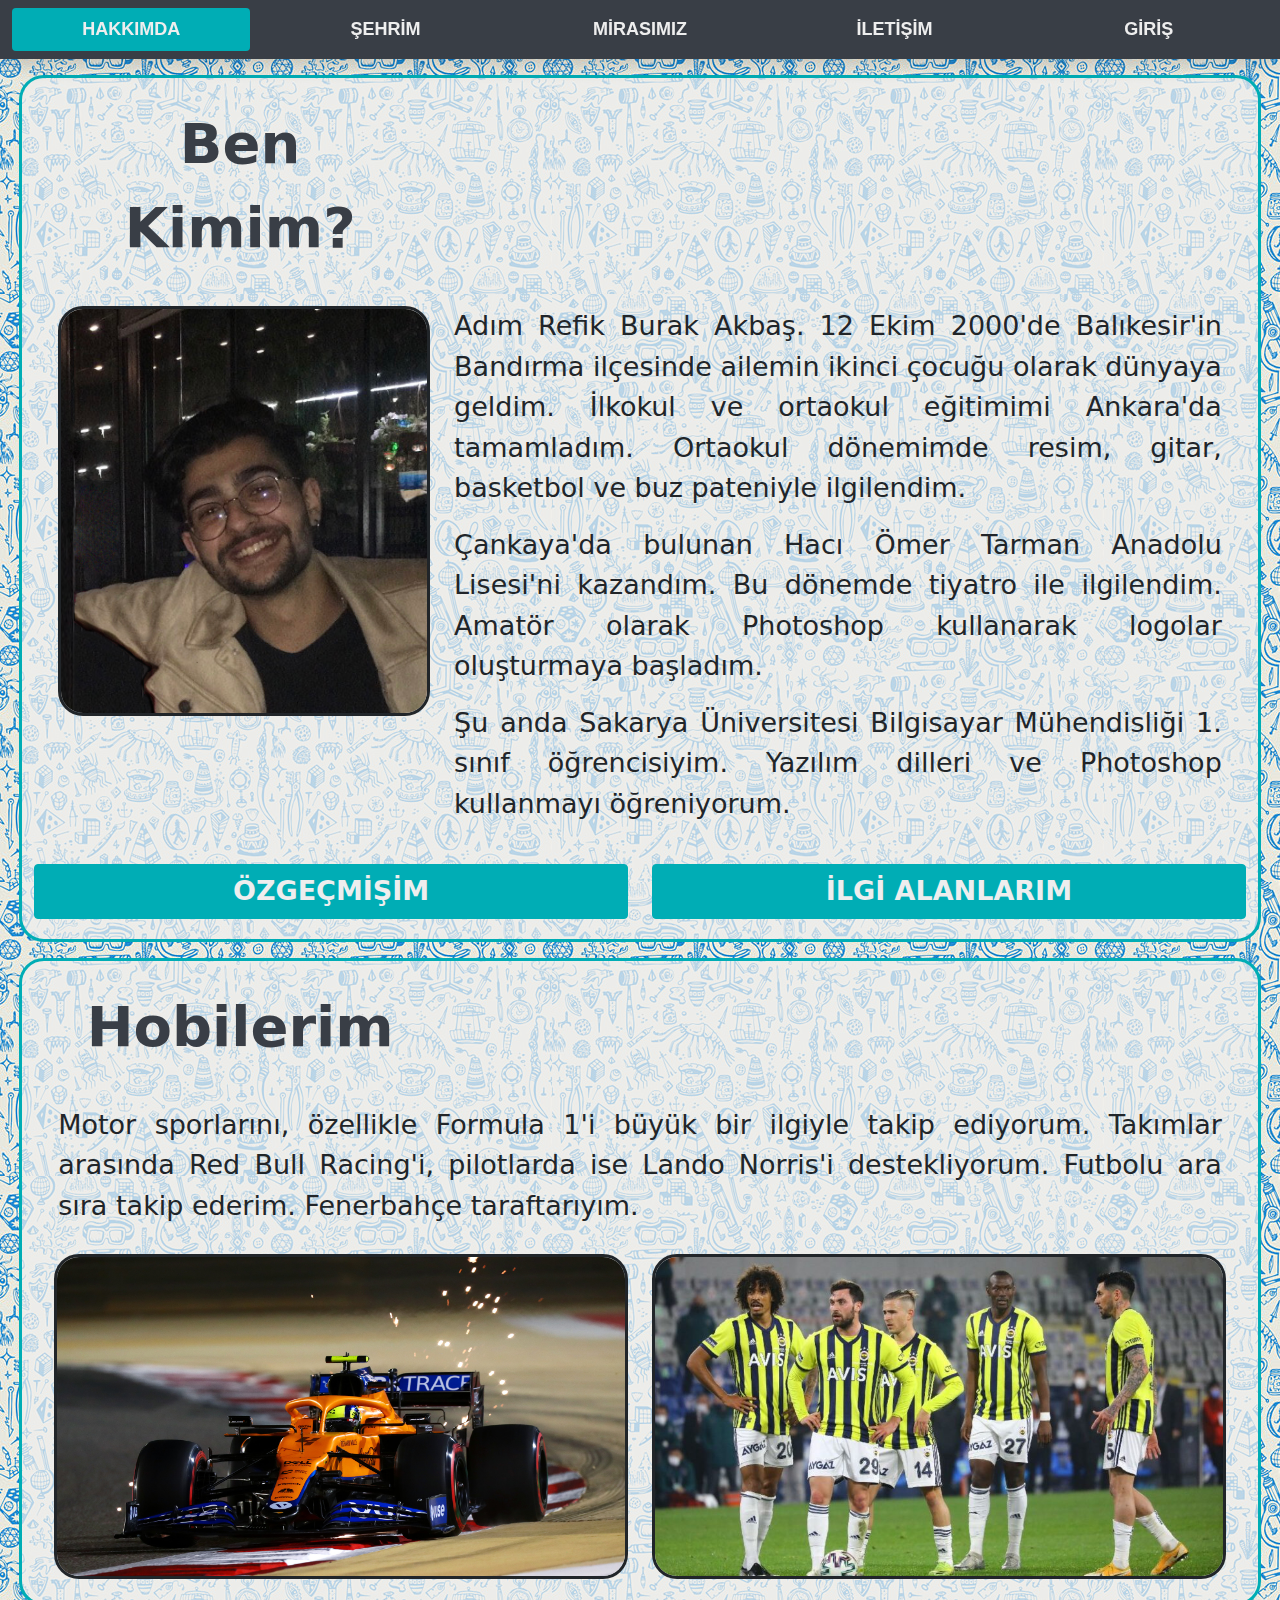
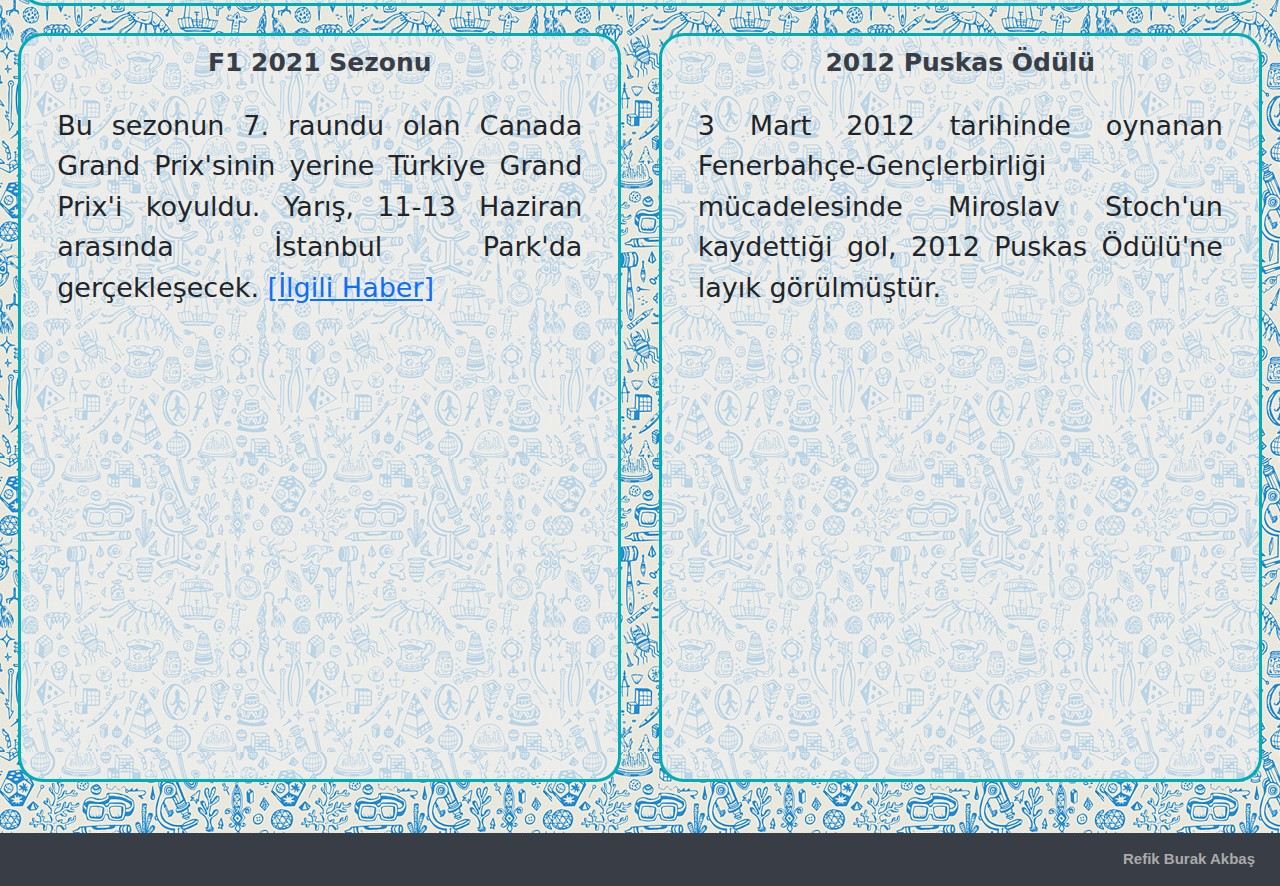
==== commit fd3e7494: "İletişim sayfası oluşturuldu. Javascript ile kontrollerinin yapılabilmesi için gerekli fonksiyonlar " ====
--- a/index.html
+++ b/index.html
@@ -9,6 +9,7 @@
 </head>
 
 <body class="bg-index">
+    <title>Hakkımda - G201210050</title>
     <div class="container-fluid sticky-top">
         <div class="row">
             <div class="bg-koyugri shadow">
@@ -75,10 +76,10 @@
             </div>
         </div>
     </div>
-    <div class="container-fluid">
-        <div class="row">
-            <div class="col-xl-6 col-sm-12">
-                <div class="main-container align-content-center">
+    <div class="container-fluid main-container-transparent d-flex p-sm-0 p-xl-2">
+        <div class="row d-flex">
+            <div class="col-xl-6 col-sm-12 m-0 p-0 d-flex justify-content-center justify-content-xl-between mb-4">
+                <div class="main-container p-0 m-0">
                     <p class="text-center mt-2 content-header2">F1 2021 Sezonu</p>
                     <div class="row m-4">
                         <p class="responsive-fs"> Bu sezonun 7. raundu olan Canada Grand Prix'sinin yerine Türkiye Grand
@@ -98,8 +99,8 @@
                 </div>
             </div>
 
-            <div class="col-xl-6 col-sm-12">
-                <div class="main-container align-content-center">
+            <div class="col-xl-6 col-sm-12 m-0 p-0 d-flex justify-content-center justify-content-xl-end mb-4">
+                <div class="main-container p-0 m-0">
                     <p class="text-center mt-2 content-header2">2012 Puskas Ödülü</p>
                     <div class="row m-4">
                         <div class="col-1"></div>
--- a/css/style.css
+++ b/css/style.css
@@ -34,6 +34,18 @@
   background-color: #eeeeeebe;
 }
 
+.main-container-transparent {
+  border: 3px solid transparent;
+  border-radius: 25px;
+  margin-top: 16px;
+  margin-bottom: 16px;
+  width: 97%;
+  align-content: center;
+}
+
+.navbar-font{
+  font-size: 10px;
+}
 
 .content-header {
   font-size: 35px;
@@ -128,6 +140,16 @@
   border-color: #00adb5 !important;
 }
 
+.mesaj-height{
+  height: 300px !important;
+}
+
+.iletisim-fs{
+  font-family: "azo-sans-web",helvetica,arial,sans-serif;
+  font-weight: 5000;
+}
+
+
 /* .zoom {
   background-color: transparent;
   transition: transform .4s;
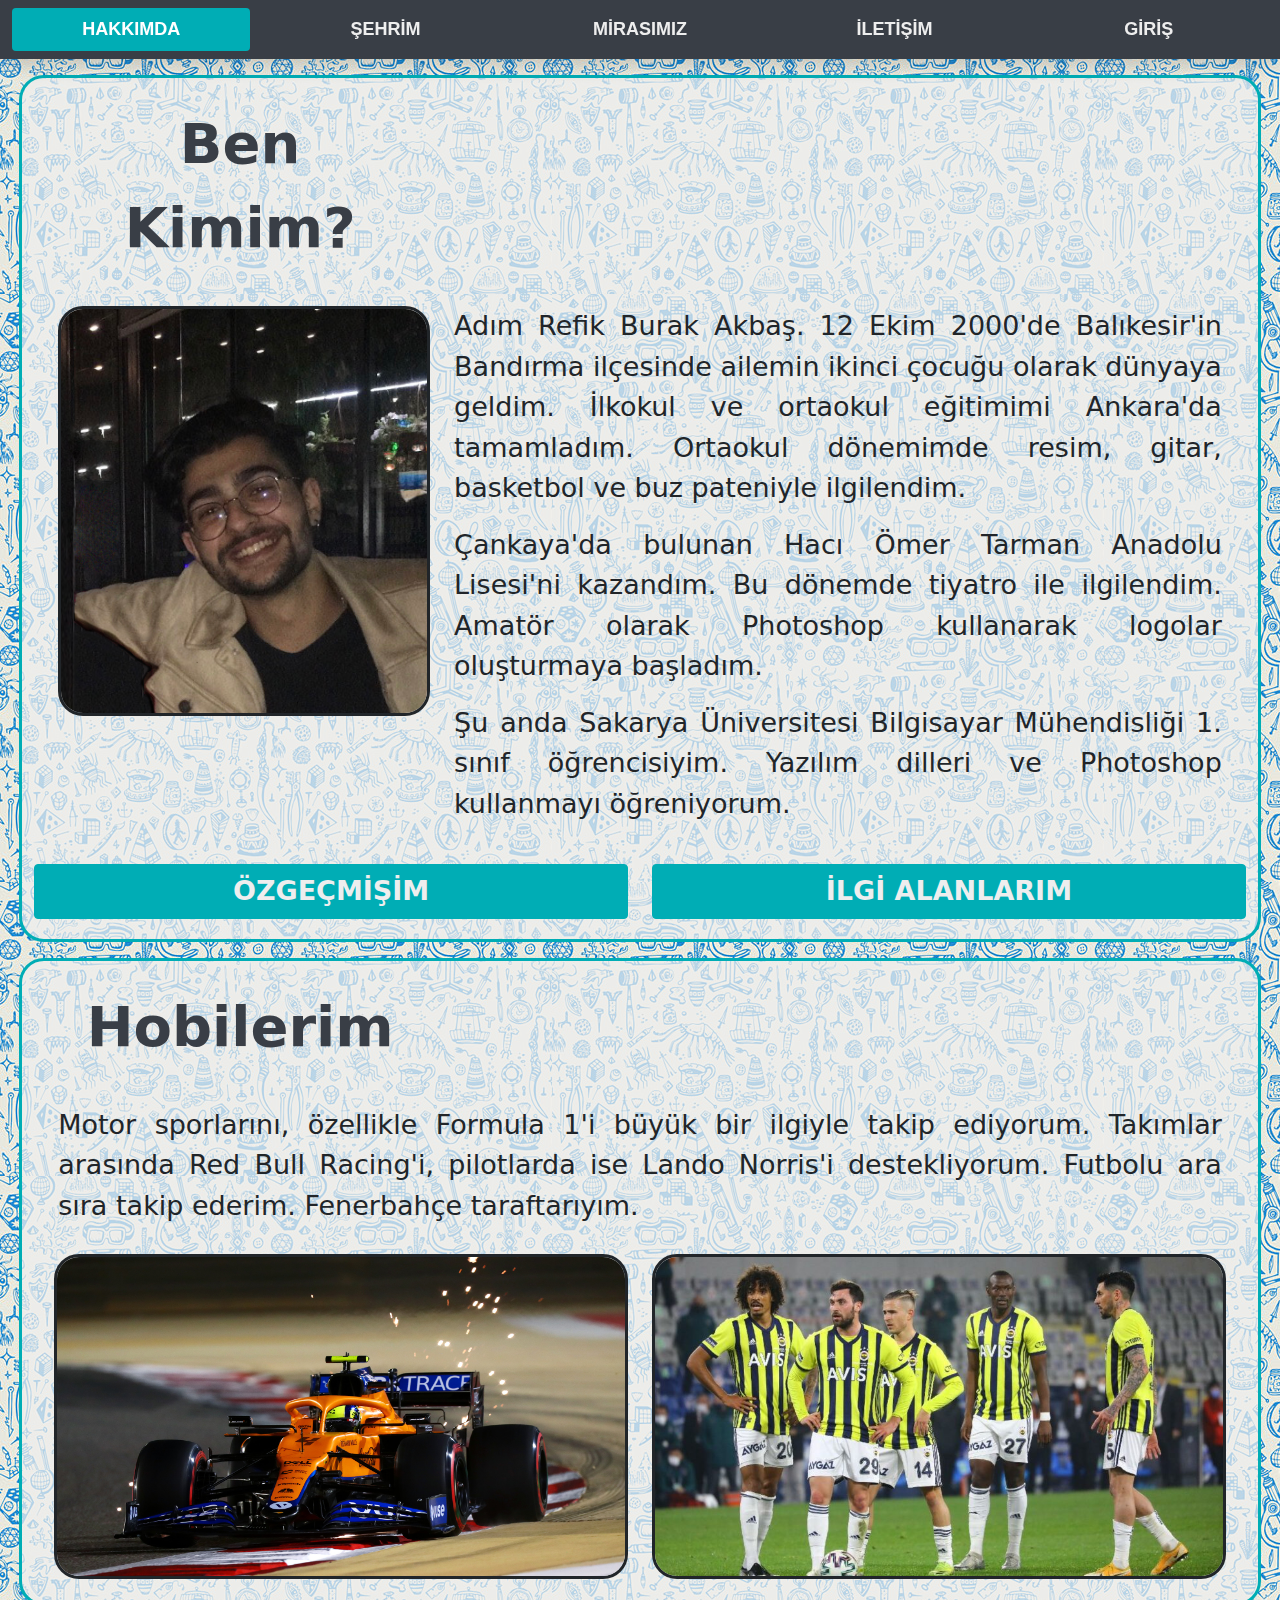
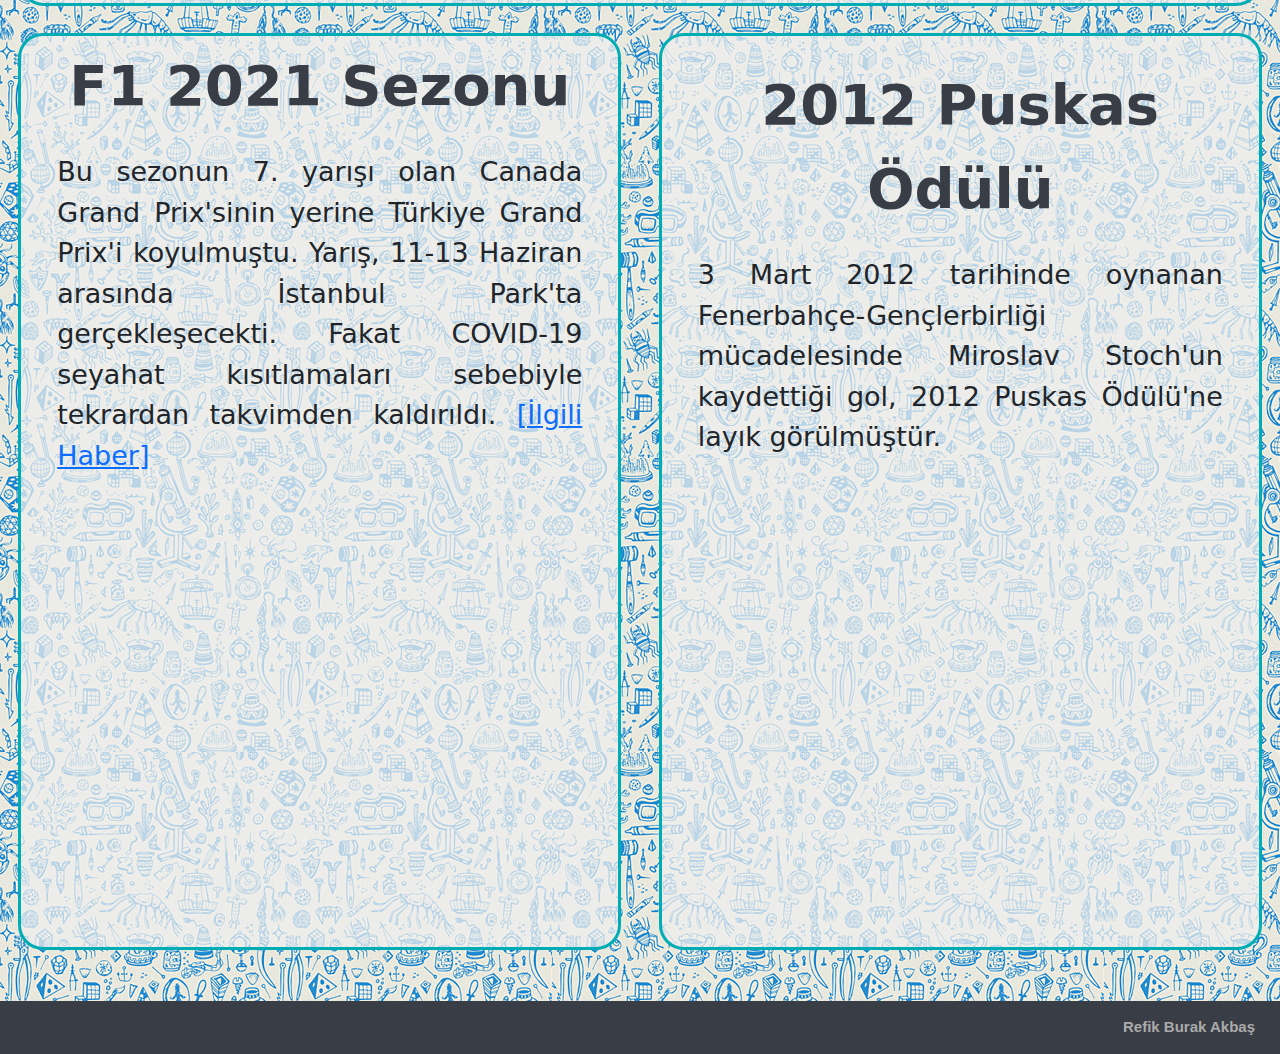
==== commit 90253020: "İlgi alanlarım ve Özgeçmişim sayfaları oluşturulup içerikleri eklendi. Giriş sayfasında oluşan bir h" ====
--- a/index.html
+++ b/index.html
@@ -14,8 +14,7 @@
         <div class="row">
             <div class="bg-koyugri shadow">
                 <nav class="nav nav-pills nav-justified mt-xl-2 mb-xl-2 mt-md-1 mb-md-1 mt-sm-0 mb-sm-0">
-                    <a class="nav-link me-xxl-4 me-xl-3 me-md-2 me-sm-1 navbar-font active bg-turkuaz"
-                        href="index.html">HAKKIMDA</a>
+                    <a class="nav-link me-xxl-4 me-xl-3 me-md-2 me-sm-1 navbar-font active bg-turkuaz" href="index.html">HAKKIMDA</a>
                     <a class="nav-link me-xxl-4 me-xl-3 me-md-2 me-sm-1 navbar-font" href="sehrim.html">ŞEHRİM</a>
                     <a class="nav-link me-xxl-4 me-xl-3 me-md-2 me-sm-1 navbar-font" href="mirasimiz.html">MİRASIMIZ</a>
                     <a class="nav-link me-xxl-4 me-xl-3 me-md-2 me-sm-1 navbar-font" href="iletisim.html">İLETİŞİM</a>
@@ -32,16 +31,12 @@
             </div>
         </div>
         <div class="row m-2 p-1">
-            <div class="col-xxl-3 col-xl-4 col-lg-5 col-md-6 col-sm-12 pt-4 pb-0 "><img
-                    class="img-fluid center image-rounding border border-3 border-dark" src="img/photo.jpg"></div>
-            <div class="col-xxl-9 col-xl-8 col-lg-7 col-md-6 col-sm-12">
-                <p class="responsive-fs mt-4"> Adım Refik Burak Akbaş. 12 Ekim 2000'de Balıkesir'in Bandırma ilçesinde
-                    ailemin ikinci çocuğu olarak dünyaya geldim. İlkokul ve ortaokul eğitimimi Ankara'da tamamladım.
-                    Ortaokul dönemimde resim, gitar, basketbol ve buz pateniyle ilgilendim. </p>
-                <p class="responsive-fs"> Çankaya'da bulunan Hacı Ömer Tarman Anadolu Lisesi'ni kazandım. Bu dönemde
-                    tiyatro ile ilgilendim. Amatör olarak Photoshop kullanarak logolar oluşturmaya başladım. </p>
-                <p class="responsive-fs"> Şu anda Sakarya Üniversitesi Bilgisayar Mühendisliği 1. sınıf öğrencisiyim.
-                    Yazılım dilleri ve Photoshop kullanmayı öğreniyorum.</p>
+            <div class="col-xxl-3 col-xl-4 col-lg-5 col-md-6 col-sm-12 pt-4 pb-0 "><img class="img-fluid center image-rounding border border-3 border-dark" src="img/photo.jpg"></div>
+            <div class="col-xxl-9 col-xl-8 col-lg-7 col-md-6 col-sm-12 responsive-fs">
+                <p class="mt-4"> Adım Refik Burak Akbaş. 12 Ekim 2000'de Balıkesir'in Bandırma ilçesinde ailemin ikinci çocuğu olarak dünyaya geldim. İlkokul ve ortaokul eğitimimi Ankara'da tamamladım. Ortaokul dönemimde resim, gitar, basketbol ve buz pateniyle ilgilendim.
+                </p>
+                <p> Çankaya'da bulunan Hacı Ömer Tarman Anadolu Lisesi'ni kazandım. Bu dönemde tiyatro ile ilgilendim. Amatör olarak Photoshop kullanarak logolar oluşturmaya başladım. </p>
+                <p> Şu anda Sakarya Üniversitesi Bilgisayar Mühendisliği 1. sınıf öğrencisiyim. Yazılım dilleri ve Photoshop kullanmayı öğreniyorum.</p>
             </div>
         </div>
         <div class="row mt-1 mt-md-3 mb-3">
@@ -62,9 +57,7 @@
         </div>
         <div class="row m-2 p-1">
             <div class="col-12">
-                <p class="responsive-fs mt-4"> Motor sporlarını, özellikle Formula 1'i büyük bir ilgiyle takip ediyorum.
-                    Takımlar arasında Red Bull Racing'i, pilotlarda ise Lando Norris'i destekliyorum. Futbolu ara sıra
-                    takip ederim. Fenerbahçe taraftarıyım.</p>
+                <p class="responsive-fs mt-4"> Motor sporlarını, özellikle Formula 1'i büyük bir ilgiyle takip ediyorum. Takımlar arasında Red Bull Racing'i, pilotlarda ise Lando Norris'i destekliyorum. Futbolu ara sıra takip ederim. Fenerbahçe taraftarıyım.</p>
             </div>
         </div>
         <div class="row m-2">
@@ -80,20 +73,15 @@
         <div class="row d-flex">
             <div class="col-xl-6 col-sm-12 m-0 p-0 d-flex justify-content-center justify-content-xl-between mb-4">
                 <div class="main-container p-0 m-0">
-                    <p class="text-center mt-2 content-header2">F1 2021 Sezonu</p>
+                    <p class="text-center mt-2 content-header">F1 2021 Sezonu</p>
                     <div class="row m-4">
-                        <p class="responsive-fs"> Bu sezonun 7. raundu olan Canada Grand Prix'sinin yerine Türkiye Grand
-                            Prix'i koyuldu. Yarış, 11-13 Haziran arasında İstanbul Park'da gerçekleşecek. <a
-                                href="https://www.formula1.com/en/latest/article.turkey-to-replace-canada-on-2021-f1-race-calendar.5oXc8g8NfkRUrlydMahSVF.html"
-                                class="text-decoration-none text-decoration-underline"> [İlgili Haber]</a></p>
+                        <p class="responsive-fs"> Bu sezonun 7. yarışı olan Canada Grand Prix'sinin yerine Türkiye Grand Prix'i koyulmuştu. Yarış, 11-13 Haziran arasında İstanbul Park'ta gerçekleşecekti. Fakat COVID-19 seyahat kısıtlamaları sebebiyle tekrardan takvimden kaldırıldı.
+                            <a href="https://www.formula1.com/en/latest/article.breaking-2021-f1-calendar-reshuffled-as-turkey-drops-off-and-extra-austria.3TufMtNBGTB4ALrfGaiN9e.html" class="text-decoration-none text-decoration-underline"> [İlgili Haber]</a>
+                        </p>
                     </div>
                     <div class="row m-4">
                         <div class="col-1"></div>
-                        <div class="col-10"> <iframe width="100%" height="400"
-                                src="https://www.youtube.com/embed/FFd6b___5Hg" title="YouTube video player"
-                                frameborder="0"
-                                allow="accelerometer; autoplay; clipboard-write; encrypted-media; gyroscope; picture-in-picture"
-                                allowfullscreen></iframe></div>
+                        <div class="col-10"> <iframe width="100%" height="400" src="https://www.youtube.com/embed/FFd6b___5Hg" title="YouTube video player" frameborder="0" allow="accelerometer; autoplay; clipboard-write; encrypted-media; gyroscope; picture-in-picture" allowfullscreen></iframe></div>
                         <div class="col-1"></div>
                     </div>
                 </div>
@@ -101,20 +89,16 @@
 
             <div class="col-xl-6 col-sm-12 m-0 p-0 d-flex justify-content-center justify-content-xl-end mb-4">
                 <div class="main-container p-0 m-0">
-                    <p class="text-center mt-2 content-header2">2012 Puskas Ödülü</p>
+                    <p class="text-center mt-2 content-header">2012 Puskas Ödülü</p>
                     <div class="row m-4">
                         <div class="col-1"></div>
-                        <p class="responsive-fs"> 3 Mart 2012 tarihinde oynanan Fenerbahçe-Gençlerbirliği mücadelesinde
-                            Miroslav Stoch'un kaydettiği gol, 2012 Puskas Ödülü'ne layık görülmüştür.</p>
+                        <p class="responsive-fs"> 3 Mart 2012 tarihinde oynanan Fenerbahçe-Gençlerbirliği mücadelesinde Miroslav Stoch'un kaydettiği gol, 2012 Puskas Ödülü'ne layık görülmüştür.</p>
                         <div class="col-1"></div>
                     </div>
                     <div class="row m-4">
                         <div class="col-1"></div>
-                        <div class="col-10"> <iframe width="100%" height="400"
-                                src="https://www.youtube.com/embed/6HTQ-VdQoCM" title="YouTube video player"
-                                frameborder="0"
-                                allow="accelerometer; autoplay; clipboard-write; encrypted-media; gyroscope; picture-in-picture"
-                                allowfullscreen></iframe></div>
+                        <div class="col-10"> <iframe width="100%" height="400" src="https://www.youtube.com/embed/6HTQ-VdQoCM" title="YouTube video player" frameborder="0" allow="accelerometer; autoplay; clipboard-write; encrypted-media; gyroscope; picture-in-picture" allowfullscreen></iframe>
+                        </div>
                         <div class="col-1"></div>
                     </div>
                 </div>
--- a/css/style.css
+++ b/css/style.css
@@ -1,273 +1,403 @@
 .bg-index {
-  background-image: url(003+background+pattern+designs.jpg);
-  background-size: auto;
+    background-image: url(003+background+pattern+designs.jpg);
+    background-size: auto;
 }
 
 .footer-basic {
-  font-family: "azo-sans-web", helvetica, arial, sans-serif;
-  padding: 15px 0;
-  background-color: #393E46;
-  color: #eeeeee;
+    font-family: "azo-sans-web", helvetica, arial, sans-serif;
+    padding: 15px 0;
+    background-color: #393e46;
+    color: #eeeeee;
 }
 
 .footer-basic .copyright {
-  margin: 0;
-  font-family: "azo-sans-web", helvetica, arial, sans-serif;
-  text-align: right;
-  padding-right: 25px;
-  font-size: 15px;
-  color: #aaa;
+    margin: 0;
+    font-family: "azo-sans-web", helvetica, arial, sans-serif;
+    text-align: right;
+    padding-right: 25px;
+    font-size: 15px;
+    color: #aaa;
 }
 
 .copyright .row {
-  text-decoration: none;
-  color: #aaa;
+    text-decoration: none;
+    color: #aaa;
 }
 
 .main-container {
-  border: 3px solid #00ADB5;
-  border-radius: 25px;
-  margin-top: 16px;
-  margin-bottom: 16px;
-  width: 97%;
-  align-content: center;
-  background-color: #eeeeeebe;
+    border: 3px solid #00adb5;
+    border-radius: 25px;
+    margin-top: 16px;
+    margin-bottom: 16px;
+    width: 97%;
+    align-content: center;
+    background-color: #eeeeeebe;
 }
 
 .main-container-transparent {
-  border: 3px solid transparent;
-  border-radius: 25px;
-  margin-top: 16px;
-  margin-bottom: 16px;
-  width: 97%;
-  align-content: center;
-}
-
-.navbar-font{
-  font-size: 10px;
+    border: 3px solid transparent;
+    border-radius: 25px;
+    margin-top: 16px;
+    margin-bottom: 16px;
+    width: 97%;
+    align-content: center;
+}
+
+.navbar-font {
+    font-size: 8px;
 }
 
 .content-header {
-  font-size: 35px;
-  font-weight: 700;
-  text-align: center;
-  color: #393E46;
+    font-size: 35px;
+    font-weight: 700;
+    text-align: center;
+    color: #393e46;
 }
 
 .p-text {
-  white-space: pre-wrap;
-  text-align: justify;
-  font-weight: bold;
-  font-size: 22px;
+    white-space: pre-wrap;
+    text-align: justify;
+    font-weight: bold;
+    font-size: 22px;
 }
 
 .center {
-  display: block;
-  margin-left: auto;
-  margin-right: auto;
-  width: 100%;
+    display: block;
+    margin-left: auto;
+    margin-right: auto;
+    width: 100%;
 }
 
 .image-rounding {
-  border: 5px;
-  border-color: #0dcaf0;
-  border-radius: 25px;
+    border: 5px;
+    border-color: #0dcaf0;
+    border-radius: 25px;
 }
 
 .responsive-fs {
-  font-size: 15px;
-  font-weight: 630;
-  text-align: justify;
+    font-size: 15px;
+    font-weight: 630;
+    text-align: justify;
 }
 
 .font-border {
-  -webkit-text-stroke: 1.5px black;
-}
-
-.content-header2{
-  font-size: 25px;
-  color: #393E46;
-  font-weight: 600;
+    -webkit-text-stroke: 1.5px black;
+}
+
+.content-header2 {
+    font-size: 20px;
+    color: #393e46;
+    font-weight: 600;
 }
 
 .bg-turkuaz {
-  background-color: #00adb5 !important;
-}
-
-.bg-acikmavi{
-  background-color: #aad8d3 !important;
-}
-
-.bg-koyugri{
-  background-color: #393e46 !important;
-}
-
-.bg-beyaz{
-  background-color: #eeeeee !important;
-}
-
-.nav-link:hover:not(.active){
-  background-color: #aad8d3;
-  color: #393E46;
+    background-color: #00adb5 !important;
+}
+
+.bg-acikmavi {
+    background-color: #aad8d3 !important;
+}
+
+.bg-koyugri {
+    background-color: #393e46 !important;
+}
+
+.bg-beyaz {
+    background-color: #eeeeee !important;
+}
+
+.nav-link:hover:not(.active) {
+    background-color: #aad8d3;
+    color: #393e46;
+}
+
+.fixed-footer {
+    position: fixed;
+    left: 0;
+    bottom: 0;
+    width: 100%;
 }
 
 .nav-link {
-  display: block;
-  padding: 0.5rem 1rem;
-  color: #eeeeee;
-  text-decoration: none;
-  font-family: "azo-sans-web",helvetica,arial,sans-serif;
-  font-size: 12px;
-  font-weight: 480;
-  transition: color 0.15s ease-in-out, background-color 0.15s ease-in-out, border-color 0.15s ease-in-out;
+    display: block;
+    padding: 0.5rem 1rem;
+    color: #eeeeee;
+    text-decoration: none;
+    font-family: "azo-sans-web", helvetica, arial, sans-serif;
+    font-size: 9px;
+    font-weight: 480;
+    transition: color 0.15s ease-in-out, background-color 0.15s ease-in-out, border-color 0.15s ease-in-out;
 }
 
 .btn-custom {
-  color: #eeeeee;
-  background-color: #00adb5;
-  border-color: #00adb5;
-}
+    color: #eeeeee;
+    background-color: #00adb5;
+    border-color: #00adb5;
+}
+
 .btn-custom:hover {
-  color: #393E46;
-  background-color: #aad8d3;
-  border-color: #aad8d3;
-}
-.btn-custom:focus{
-  box-shadow: 0 0 0 0.25rem #aad8d3da;
+    color: #393e46;
+    background-color: #aad8d3;
+    border-color: #aad8d3;
+}
+
+.btn-custom:focus {
+    box-shadow: 0 0 0 0.25rem #aad8d3da;
 }
 
 .border-turkuaz {
-  border-color: #00adb5 !important;
-}
-
-.mesaj-height{
-  height: 300px !important;
-}
-
-.iletisim-fs{
-  font-family: "azo-sans-web",helvetica,arial,sans-serif;
-  font-weight: 5000;
-}
-
-
-/* .zoom {
-  background-color: transparent;
-  transition: transform .4s;
-  height: 100%;
-  height: 100%;
-  margin: 0 auto;
-}
-
-.zoom:hover {
-  transform: scale(1.04);
-} */
+    border-color: #00adb5 !important;
+}
+
+.mesaj-height {
+    height: 300px !important;
+}
+
+.iletisim-fs {
+    font-family: "azo-sans-web", helvetica, arial, sans-serif;
+    font-weight: 500;
+}
+
+.login-failed {
+    font-family: "azo-sans-web", helvetica, arial, sans-serif;
+    color: #9c1c1c;
+    text-align: center;
+    margin-bottom: 8px;
+}
+
+.cv-fs {
+    font-family: "azo-sans-web", helvetica, arial, sans-serif;
+    font-size: 10px;
+    font-weight: 800;
+}
+
+.cv-table {
+    display: table;
+    width: 100%;
+}
+
+.semi-bold {
+    font-weight: 700;
+}
+
+.color-grey {
+    color: #393e46;
+}
+
+
+/*#region navbar-font&copyright*/
 
 @media (min-width: 576px) {
-  .navbar-font, .copyright {
-    font-size: 12px;
-  }
+    .navbar-font,
+    .copyright {
+        font-size: 10px;
+    }
 }
 
 @media (min-width: 768px) {
-  .navbar-font, .copyright {
-    font-size: 14px;
-  }
+    .navbar-font,
+    .copyright {
+        font-size: 14px;
+    }
 }
 
 @media (min-width: 992px) {
-  .navbar-font, .copyright {
-    font-size: 16px;
-    font-weight: bold;
-  }
+    .navbar-font,
+    .copyright {
+        font-size: 16px;
+        font-weight: bold;
+    }
 }
 
 @media (min-width: 1200px) {
-  .navbar-font, .copyright {
-    font-size: 18px;
-    font-weight: bold;
-  }
+    .navbar-font,
+    .copyright {
+        font-size: 18px;
+        font-weight: bold;
+    }
 }
 
 @media (min-width: 1400px) {
-  .navbar-font, .copyright {
-    font-size: 20px;
-    font-weight: bold;
-  }
-}
+    .navbar-font,
+    .copyright {
+        font-size: 20px;
+        font-weight: bold;
+    }
+}
+
+
+/*#endregion navbar-font&copyright*/
+
+
+/*#region content-header*/
 
 @media (min-width: 576px) {
-  .content-header {
-    font-size: 35px;
-  }
+    .content-header {
+        font-size: 35px;
+    }
 }
 
 @media (min-width: 768px) {
-  .content-header {
-    font-size: 42px;
-  }
+    .content-header {
+        font-size: 42px;
+    }
 }
 
 @media (min-width: 992px) {
-  .content-header {
-    font-size: 49px;
-    font-weight: bold;
-  }
+    .content-header {
+        font-size: 49px;
+        font-weight: bold;
+    }
 }
 
 @media (min-width: 1200px) {
-  .content-header {
-    font-size: 56px;
-    font-weight: bold;
-  }
+    .content-header {
+        font-size: 56px;
+        font-weight: bold;
+    }
 }
 
 @media (min-width: 1400px) {
-  .content-header {
-    font-size: 63px;
-    font-weight: bold;
-  }
-}
+    .content-header {
+        font-size: 63px;
+        font-weight: bold;
+    }
+}
+
+
+/*#endregion content-header*/
+
+
+/*#region content-header2*/
+
+@media (min-width: 576px) {
+    .content-header2 {
+        font-size: 23px;
+        font-weight: 550;
+    }
+}
+
+@media (min-width: 768px) {
+    .content-header2 {
+        font-size: 26px;
+        font-weight: 500;
+    }
+}
+
+@media (min-width: 992px) {
+    .content-header2 {
+        font-size: 29px;
+        font-weight: 450;
+    }
+}
+
+@media (min-width: 1200px) {
+    .content-header2 {
+        font-size: 32px;
+        font-weight: 400;
+    }
+}
+
+@media (min-width: 1400px) {
+    .content-header2 {
+        font-size: 35px;
+        font-weight: 350;
+    }
+}
+
+
+/*#endregion content-header2*/
+
+
+/*#region cv-fs*/
+
+@media (min-width: 576px) {
+    .cv-fs {
+        font-family: "azo-sans-web", helvetica, arial, sans-serif;
+        font-size: 13px;
+        font-weight: 700;
+    }
+}
+
+@media (min-width: 768px) {
+    .cv-fs {
+        font-family: "azo-sans-web", helvetica, arial, sans-serif;
+        font-size: 15px;
+        font-weight: 600;
+    }
+}
+
+@media (min-width: 992px) {
+    .cv-fs {
+        font-family: "azo-sans-web", helvetica, arial, sans-serif;
+        font-size: 18px;
+        font-weight: 500;
+    }
+}
+
+@media (min-width: 1200px) {
+    .cv-fs {
+        font-family: "azo-sans-web", helvetica, arial, sans-serif;
+        font-size: 21px;
+    }
+}
+
+@media (min-width: 1400px) {
+    .cv-fs {
+        font-family: "azo-sans-web", helvetica, arial, sans-serif;
+        font-size: 24px;
+    }
+}
+
+
+/*#endregion cv-fs*/
+
+
+/*#region responsive-fs*/
+
+@media (min-width: 576px) {
+    .responsive-fs {
+        font-size: 18px;
+        font-weight: 550;
+    }
+}
+
+@media (min-width: 768px) {
+    .responsive-fs {
+        font-size: 21px;
+        font-weight: 500;
+    }
+}
+
+@media (min-width: 992px) {
+    .responsive-fs {
+        font-size: 24px;
+        font-weight: 450;
+    }
+}
+
+@media (min-width: 1200px) {
+    .responsive-fs {
+        font-size: 27px;
+        font-weight: 400;
+    }
+}
+
+@media (min-width: 1400px) {
+    .responsive-fs {
+        font-size: 30px;
+        font-weight: 350;
+    }
+}
+
+
+/*#endregion responsive-fs*/
 
 @media (max-width: 768px) {
-  .footer-basic {
-    font-family: "azo-sans-web", helvetica, arial, sans-serif;
-    padding: 8px 0;
-    background-color: #393E46;
-    color: #eeeeee;
-  }
-}
-
-@media (min-width: 576px) {
-  .responsive-fs {
-    font-size: 18px;
-    font-weight: 550;
-  }
-}
-
-@media (min-width: 768px) {
-  .responsive-fs {
-    font-size: 21px;
-    font-weight: 500;
-  }
-}
-
-@media (min-width: 992px) {
-  .responsive-fs {
-    font-size: 24px;
-    font-weight: 450;
-  }
-}
-
-@media (min-width: 1200px) {
-  .responsive-fs {
-    font-size: 27px;
-    font-weight: 400;
-  }
-}
-
-@media (min-width: 1400px) {
-  .responsive-fs {
-    font-size: 30px;
-    font-weight: 350;
-  }
+    .footer-basic {
+        font-family: "azo-sans-web", helvetica, arial, sans-serif;
+        padding: 8px 0;
+        background-color: #393e46;
+        color: #eeeeee;
+    }
 }